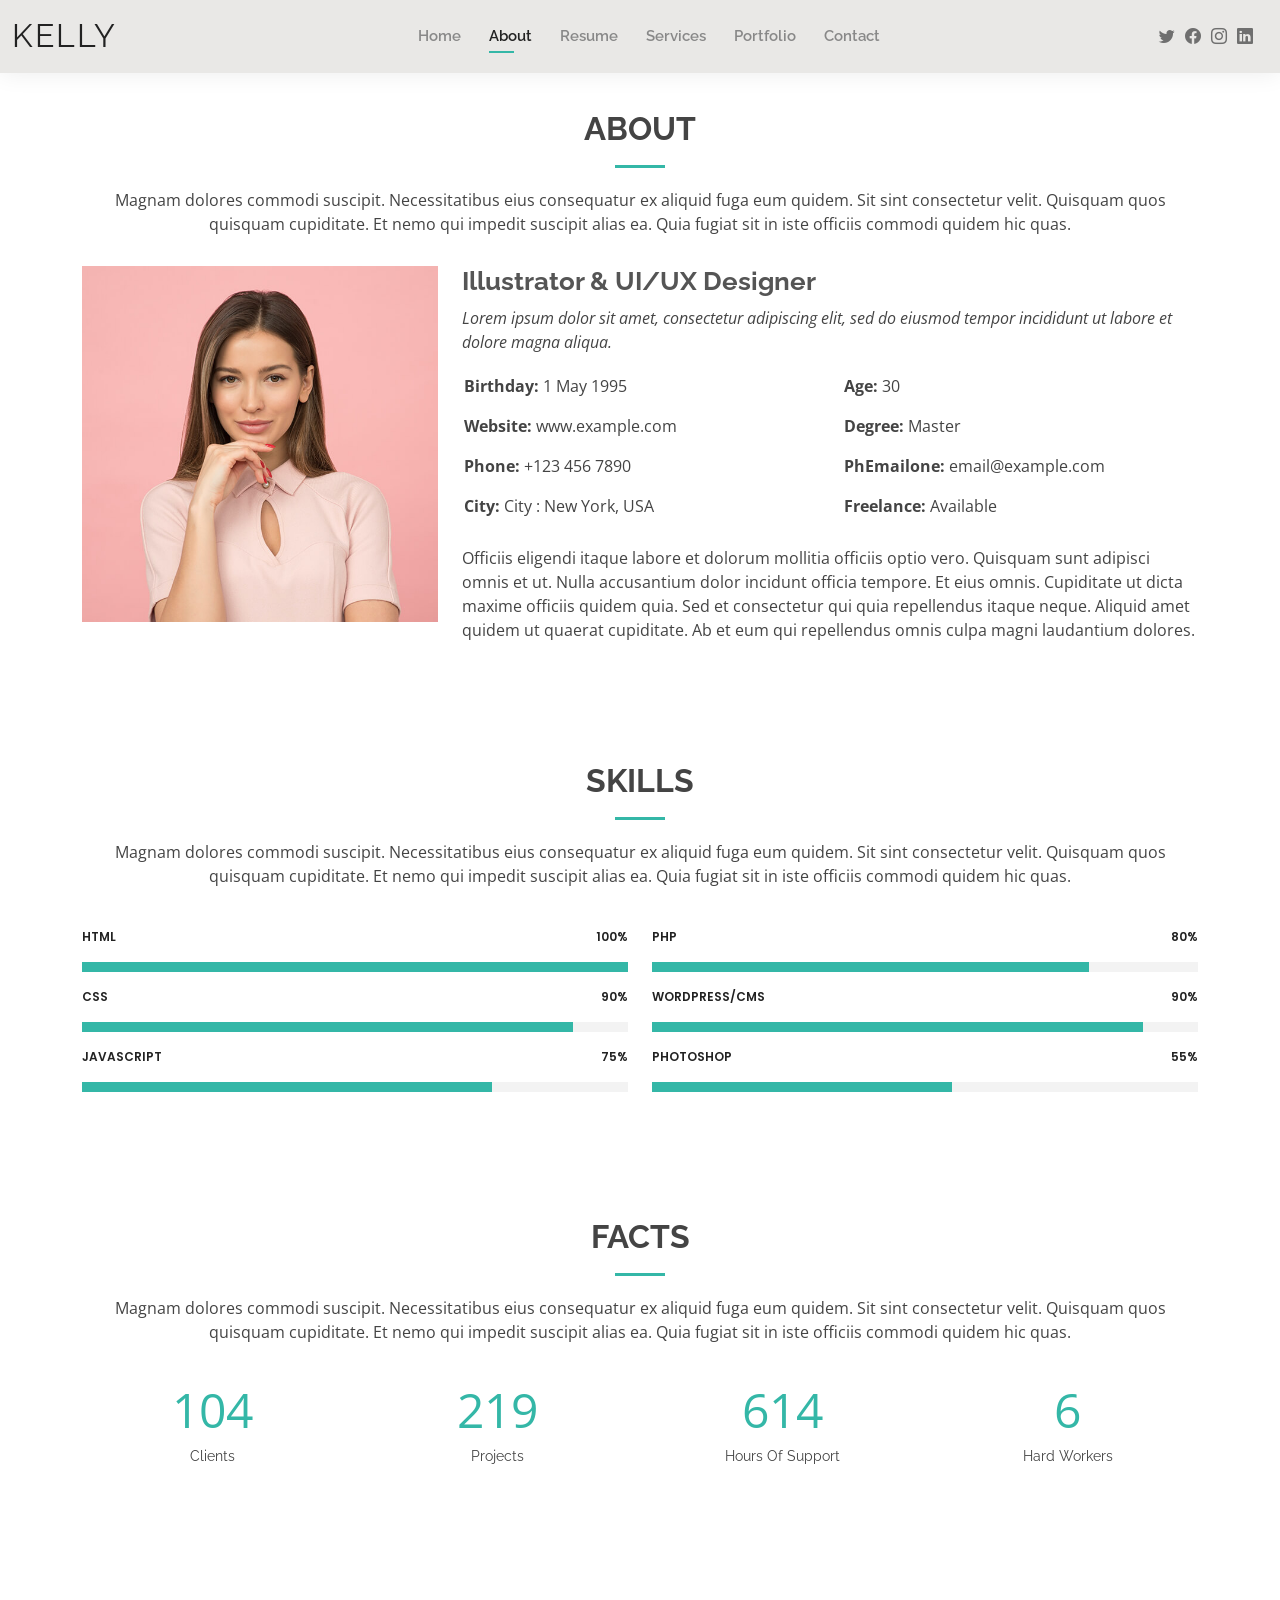
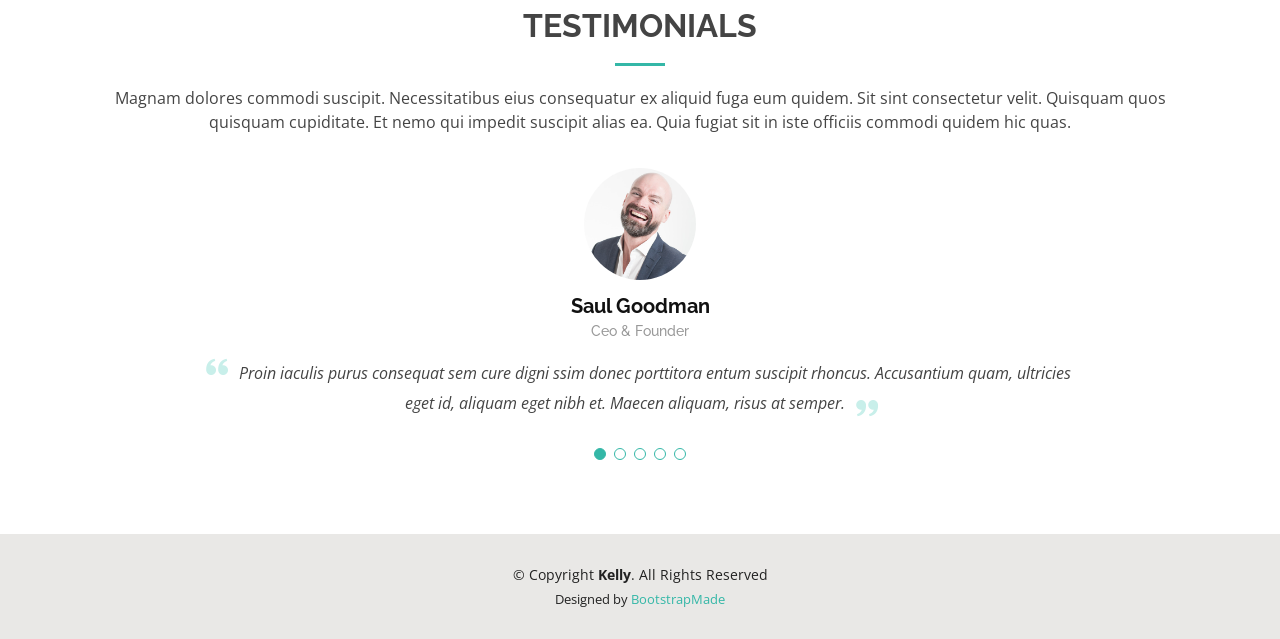
==== about.html @ 23c444fa "add website files" ====
<!DOCTYPE html>
<html lang="en">

<head>
  <meta charset="utf-8">
  <meta content="width=device-width, initial-scale=1.0" name="viewport">

  <title>About - Kelly Bootstrap Template</title>
  <meta content="" name="description">
  <meta content="" name="keywords">

  <!-- Favicons -->
  <link href="assets/img/favicon.png" rel="icon">
  <link href="assets/img/apple-touch-icon.png" rel="apple-touch-icon">

  <!-- Google Fonts -->
  <link href="https://fonts.googleapis.com/css?family=Open+Sans:300,300i,400,400i,600,600i,700,700i|Raleway:300,300i,400,400i,500,500i,600,600i,700,700i|Poppins:300,300i,400,400i,500,500i,600,600i,700,700i" rel="stylesheet">

  <!-- Vendor CSS Files -->
  <link href="assets/vendor/aos/aos.css" rel="stylesheet">
  <link href="assets/vendor/bootstrap/css/bootstrap.min.css" rel="stylesheet">
  <link href="assets/vendor/bootstrap-icons/bootstrap-icons.css" rel="stylesheet">
  <link href="assets/vendor/boxicons/css/boxicons.min.css" rel="stylesheet">
  <link href="assets/vendor/glightbox/css/glightbox.min.css" rel="stylesheet">
  <link href="assets/vendor/swiper/swiper-bundle.min.css" rel="stylesheet">

  <!-- Template Main CSS File -->
  <link href="assets/css/style.css" rel="stylesheet">

  <!-- =======================================================
  * Template Name: Kelly
  * Template URL: https://bootstrapmade.com/kelly-free-bootstrap-cv-resume-html-template/
  * Updated: Mar 17 2024 with Bootstrap v5.3.3
  * Author: BootstrapMade.com
  * License: https://bootstrapmade.com/license/
  ======================================================== -->
</head>

<body>

  <!-- ======= Header ======= -->
  <header id="header" class="fixed-top">
    <div class="container-fluid d-flex justify-content-between align-items-center">

      <h1 class="logo me-auto me-lg-0"><a href="index.html">Kelly</a></h1>
      <!-- Uncomment below if you prefer to use an image logo -->
      <!-- <a href="index.html" class="logo"><img src="assets/img/logo.png" alt="" class="img-fluid"></a>-->

      <nav id="navbar" class="navbar order-last order-lg-0">
        <ul>
          <li><a href="index.html">Home</a></li>
          <li><a class="active" href="about.html">About</a></li>
          <li><a href="resume.html">Resume</a></li>
          <li><a href="services.html">Services</a></li>
          <li><a href="portfolio.html">Portfolio</a></li>
          <li><a href="contact.html">Contact</a></li>
        </ul>
        <i class="bi bi-list mobile-nav-toggle"></i>
      </nav><!-- .navbar -->

      <div class="header-social-links">
        <a href="#" class="twitter"><i class="bi bi-twitter"></i></a>
        <a href="#" class="facebook"><i class="bi bi-facebook"></i></a>
        <a href="#" class="instagram"><i class="bi bi-instagram"></i></a>
        <a href="#" class="linkedin"><i class="bi bi-linkedin"></i></i></a>
      </div>

    </div>

  </header><!-- End Header -->

  <main id="main">

    <!-- ======= About Section ======= -->
    <section id="about" class="about">
      <div class="container" data-aos="fade-up">

        <div class="section-title">
          <h2>About</h2>
          <p>Magnam dolores commodi suscipit. Necessitatibus eius consequatur ex aliquid fuga eum quidem. Sit sint consectetur velit. Quisquam quos quisquam cupiditate. Et nemo qui impedit suscipit alias ea. Quia fugiat sit in iste officiis commodi quidem hic quas.</p>
        </div>

        <div class="row">
          <div class="col-lg-4">
            <img src="assets/img/about.jpg" class="img-fluid" alt="">
          </div>
          <div class="col-lg-8 pt-4 pt-lg-0 content">
            <h3>Illustrator &amp; UI/UX Designer</h3>
            <p class="fst-italic">
              Lorem ipsum dolor sit amet, consectetur adipiscing elit, sed do eiusmod tempor incididunt ut labore et dolore
              magna aliqua.
            </p>
            <div class="row">
              <div class="col-lg-6">
                <ul>
                  <li><i class="bi bi-rounded-right"></i> <strong>Birthday:</strong> 1 May 1995</li>
                  <li><i class="bi bi-rounded-right"></i> <strong>Website:</strong> www.example.com</li>
                  <li><i class="bi bi-rounded-right"></i> <strong>Phone:</strong> +123 456 7890</li>
                  <li><i class="bi bi-rounded-right"></i> <strong>City:</strong> City : New York, USA</li>
                </ul>
              </div>
              <div class="col-lg-6">
                <ul>
                  <li><i class="bi bi-rounded-right"></i> <strong>Age:</strong> 30</li>
                  <li><i class="bi bi-rounded-right"></i> <strong>Degree:</strong> Master</li>
                  <li><i class="bi bi-rounded-right"></i> <strong>PhEmailone:</strong> email@example.com</li>
                  <li><i class="bi bi-rounded-right"></i> <strong>Freelance:</strong> Available</li>
                </ul>
              </div>
            </div>
            <p>
              Officiis eligendi itaque labore et dolorum mollitia officiis optio vero. Quisquam sunt adipisci omnis et ut. Nulla accusantium dolor incidunt officia tempore. Et eius omnis.
              Cupiditate ut dicta maxime officiis quidem quia. Sed et consectetur qui quia repellendus itaque neque. Aliquid amet quidem ut quaerat cupiditate. Ab et eum qui repellendus omnis culpa magni laudantium dolores.
            </p>
          </div>
        </div>

      </div>
    </section><!-- End About Section -->

    <!-- ======= Skills Section ======= -->
    <section id="skills" class="skills">
      <div class="container" data-aos="fade-up">

        <div class="section-title">
          <h2>Skills</h2>
          <p>Magnam dolores commodi suscipit. Necessitatibus eius consequatur ex aliquid fuga eum quidem. Sit sint consectetur velit. Quisquam quos quisquam cupiditate. Et nemo qui impedit suscipit alias ea. Quia fugiat sit in iste officiis commodi quidem hic quas.</p>
        </div>

        <div class="row skills-content">

          <div class="col-lg-6">

            <div class="progress">
              <span class="skill">HTML <i class="val">100%</i></span>
              <div class="progress-bar-wrap">
                <div class="progress-bar" role="progressbar" aria-valuenow="100" aria-valuemin="0" aria-valuemax="100"></div>
              </div>
            </div>

            <div class="progress">
              <span class="skill">CSS <i class="val">90%</i></span>
              <div class="progress-bar-wrap">
                <div class="progress-bar" role="progressbar" aria-valuenow="90" aria-valuemin="0" aria-valuemax="100"></div>
              </div>
            </div>

            <div class="progress">
              <span class="skill">JavaScript <i class="val">75%</i></span>
              <div class="progress-bar-wrap">
                <div class="progress-bar" role="progressbar" aria-valuenow="75" aria-valuemin="0" aria-valuemax="100"></div>
              </div>
            </div>

          </div>

          <div class="col-lg-6">

            <div class="progress">
              <span class="skill">PHP <i class="val">80%</i></span>
              <div class="progress-bar-wrap">
                <div class="progress-bar" role="progressbar" aria-valuenow="80" aria-valuemin="0" aria-valuemax="100"></div>
              </div>
            </div>

            <div class="progress">
              <span class="skill">WordPress/CMS <i class="val">90%</i></span>
              <div class="progress-bar-wrap">
                <div class="progress-bar" role="progressbar" aria-valuenow="90" aria-valuemin="0" aria-valuemax="100"></div>
              </div>
            </div>

            <div class="progress">
              <span class="skill">Photoshop <i class="val">55%</i></span>
              <div class="progress-bar-wrap">
                <div class="progress-bar" role="progressbar" aria-valuenow="55" aria-valuemin="0" aria-valuemax="100"></div>
              </div>
            </div>

          </div>

        </div>

      </div>
    </section><!-- End Skills Section -->

    <!-- ======= Facts Section ======= -->
    <section id="facts" class="facts">
      <div class="container" data-aos="fade-up">

        <div class="section-title">
          <h2>Facts</h2>
          <p>Magnam dolores commodi suscipit. Necessitatibus eius consequatur ex aliquid fuga eum quidem. Sit sint consectetur velit. Quisquam quos quisquam cupiditate. Et nemo qui impedit suscipit alias ea. Quia fugiat sit in iste officiis commodi quidem hic quas.</p>
        </div>

        <div class="row counters">

          <div class="col-lg-3 col-6 text-center">
            <span data-purecounter-start="0" data-purecounter-end="232" data-purecounter-duration="1" class="purecounter"></span>
            <p>Clients</p>
          </div>

          <div class="col-lg-3 col-6 text-center">
            <span data-purecounter-start="0" data-purecounter-end="521" data-purecounter-duration="1" class="purecounter"></span>
            <p>Projects</p>
          </div>

          <div class="col-lg-3 col-6 text-center">
            <span data-purecounter-start="0" data-purecounter-end="1463" data-purecounter-duration="1" class="purecounter"></span>
            <p>Hours Of Support</p>
          </div>

          <div class="col-lg-3 col-6 text-center">
            <span data-purecounter-start="0" data-purecounter-end="15" data-purecounter-duration="1" class="purecounter"></span>
            <p>Hard Workers</p>
          </div>

        </div>

      </div>
    </section><!-- End Facts Section -->

    <!-- ======= Testimonials Section ======= -->
    <section id="testimonials" class="testimonials">
      <div class="container" data-aos="fade-up">

        <div class="section-title">
          <h2>Testimonials</h2>
          <p>Magnam dolores commodi suscipit. Necessitatibus eius consequatur ex aliquid fuga eum quidem. Sit sint consectetur velit. Quisquam quos quisquam cupiditate. Et nemo qui impedit suscipit alias ea. Quia fugiat sit in iste officiis commodi quidem hic quas.</p>
        </div>

        <div class="testimonials-slider swiper" data-aos="fade-up" data-aos-delay="100">
          <div class="swiper-wrapper">

            <div class="swiper-slide">
              <div class="testimonial-item">
                <img src="assets/img/testimonials/testimonials-1.jpg" class="testimonial-img" alt="">
                <h3>Saul Goodman</h3>
                <h4>Ceo &amp; Founder</h4>
                <p>
                  <i class="bx bxs-quote-alt-left quote-icon-left"></i>
                  Proin iaculis purus consequat sem cure digni ssim donec porttitora entum suscipit rhoncus. Accusantium quam, ultricies eget id, aliquam eget nibh et. Maecen aliquam, risus at semper.
                  <i class="bx bxs-quote-alt-right quote-icon-right"></i>
                </p>
              </div>
            </div><!-- End testimonial item -->

            <div class="swiper-slide">
              <div class="testimonial-item">
                <img src="assets/img/testimonials/testimonials-2.jpg" class="testimonial-img" alt="">
                <h3>Sara Wilsson</h3>
                <h4>Designer</h4>
                <p>
                  <i class="bx bxs-quote-alt-left quote-icon-left"></i>
                  Export tempor illum tamen malis malis eram quae irure esse labore quem cillum quid cillum eram malis quorum velit fore eram velit sunt aliqua noster fugiat irure amet legam anim culpa.
                  <i class="bx bxs-quote-alt-right quote-icon-right"></i>
                </p>
              </div>
            </div><!-- End testimonial item -->

            <div class="swiper-slide">
              <div class="testimonial-item">
                <img src="assets/img/testimonials/testimonials-3.jpg" class="testimonial-img" alt="">
                <h3>Jena Karlis</h3>
                <h4>Store Owner</h4>
                <p>
                  <i class="bx bxs-quote-alt-left quote-icon-left"></i>
                  Enim nisi quem export duis labore cillum quae magna enim sint quorum nulla quem veniam duis minim tempor labore quem eram duis noster aute amet eram fore quis sint minim.
                  <i class="bx bxs-quote-alt-right quote-icon-right"></i>
                </p>
              </div>
            </div><!-- End testimonial item -->

            <div class="swiper-slide">
              <div class="testimonial-item">
                <img src="assets/img/testimonials/testimonials-4.jpg" class="testimonial-img" alt="">
                <h3>Matt Brandon</h3>
                <h4>Freelancer</h4>
                <p>
                  <i class="bx bxs-quote-alt-left quote-icon-left"></i>
                  Fugiat enim eram quae cillum dolore dolor amet nulla culpa multos export minim fugiat minim velit minim dolor enim duis veniam ipsum anim magna sunt elit fore quem dolore labore illum veniam.
                  <i class="bx bxs-quote-alt-right quote-icon-right"></i>
                </p>
              </div>
            </div><!-- End testimonial item -->

            <div class="swiper-slide">
              <div class="testimonial-item">
                <img src="assets/img/testimonials/testimonials-5.jpg" class="testimonial-img" alt="">
                <h3>John Larson</h3>
                <h4>Entrepreneur</h4>
                <p>
                  <i class="bx bxs-quote-alt-left quote-icon-left"></i>
                  Quis quorum aliqua sint quem legam fore sunt eram irure aliqua veniam tempor noster veniam enim culpa labore duis sunt culpa nulla illum cillum fugiat legam esse veniam culpa fore nisi cillum quid.
                  <i class="bx bxs-quote-alt-right quote-icon-right"></i>
                </p>
              </div>
            </div><!-- End testimonial item -->

          </div>
          <div class="swiper-pagination"></div>
        </div>

      </div>
    </section><!-- End Testimonials Section -->

  </main><!-- End #main -->

  <!-- ======= Footer ======= -->
  <footer id="footer">
    <div class="container">
      <div class="copyright">
        &copy; Copyright <strong><span>Kelly</span></strong>. All Rights Reserved
      </div>
      <div class="credits">
        <!-- All the links in the footer should remain intact. -->
        <!-- You can delete the links only if you purchased the pro version. -->
        <!-- Licensing information: https://bootstrapmade.com/license/ -->
        <!-- Purchase the pro version with working PHP/AJAX contact form: https://bootstrapmade.com/kelly-free-bootstrap-cv-resume-html-template/ -->
        Designed by <a href="https://bootstrapmade.com/">BootstrapMade</a>
      </div>
    </div>
  </footer><!-- End  Footer -->

  <div id="preloader"></div>
  <a href="#" class="back-to-top d-flex align-items-center justify-content-center"><i class="bi bi-arrow-up-short"></i></a>

  <!-- Vendor JS Files -->
  <script src="assets/vendor/purecounter/purecounter_vanilla.js"></script>
  <script src="assets/vendor/aos/aos.js"></script>
  <script src="assets/vendor/bootstrap/js/bootstrap.bundle.min.js"></script>
  <script src="assets/vendor/glightbox/js/glightbox.min.js"></script>
  <script src="assets/vendor/isotope-layout/isotope.pkgd.min.js"></script>
  <script src="assets/vendor/swiper/swiper-bundle.min.js"></script>
  <script src="assets/vendor/waypoints/noframework.waypoints.js"></script>
  <script src="assets/vendor/php-email-form/validate.js"></script>

  <!-- Template Main JS File -->
  <script src="assets/js/main.js"></script>

</body>

</html>
---- assets/css/style.css ----
/**
* Template Name: Kelly
* Template URL: https://bootstrapmade.com/kelly-free-bootstrap-cv-resume-html-template/
* Updated: Mar 17 2024 with Bootstrap v5.3.3
* Author: BootstrapMade.com
* License: https://bootstrapmade.com/license/
*/

/*--------------------------------------------------------------
# General
--------------------------------------------------------------*/
body {
  font-family: "Open Sans", sans-serif;
  color: #444444;
}

a {
  color: #34b7a7;
  text-decoration: none;
}

a:hover {
  color: #51cdbe;
  text-decoration: none;
}

h1,
h2,
h3,
h4,
h5,
h6 {
  font-family: "Raleway", sans-serif;
}

#main {
  margin-top: 50px;
}

@media (max-width: 992px) {
  #main {
    margin-top: 30px;
  }
}

/*--------------------------------------------------------------
# Preloader
--------------------------------------------------------------*/
#preloader {
  position: fixed;
  top: 0;
  left: 0;
  right: 0;
  bottom: 0;
  z-index: 9999;
  overflow: hidden;
  background: #fff;
}

#preloader:before {
  content: "";
  position: fixed;
  top: calc(50% - 30px);
  left: calc(50% - 30px);
  border: 6px solid #34b7a7;
  border-top-color: #dcf5f2;
  border-radius: 50%;
  width: 60px;
  height: 60px;
  animation: animate-preloader 1s linear infinite;
}

@keyframes animate-preloader {
  0% {
    transform: rotate(0deg);
  }

  100% {
    transform: rotate(360deg);
  }
}

/*--------------------------------------------------------------
# Back to top button
--------------------------------------------------------------*/
.back-to-top {
  position: fixed;
  visibility: hidden;
  opacity: 0;
  right: 15px;
  bottom: 15px;
  z-index: 996;
  background: #34b7a7;
  width: 40px;
  height: 40px;
  border-radius: 50px;
  transition: all 0.4s;
}

.back-to-top i {
  font-size: 24px;
  color: #fff;
  line-height: 0;
}

.back-to-top:hover {
  background: #49cbbb;
  color: #fff;
}

.back-to-top.active {
  visibility: visible;
  opacity: 1;
}

/*--------------------------------------------------------------
# Header
--------------------------------------------------------------*/
#header {
  background: #e9e8e6;
  box-shadow: 0px 0px 25px 0 rgba(0, 0, 0, 0.08);
  z-index: 997;
  padding: 15px 0;
}

#header .logo {
  font-size: 32px;
  margin: 0;
  padding: 0;
  line-height: 1;
  font-weight: 400;
  letter-spacing: 2px;
  text-transform: uppercase;
}

#header .logo a {
  color: #222222;
}

#header .logo img {
  max-height: 40px;
}

@media (max-width: 992px) {
  #header .logo {
    font-size: 28px;
  }
}

/*--------------------------------------------------------------
# Header Social Links
--------------------------------------------------------------*/
.header-social-links {
  padding-right: 15px;
}

.header-social-links a {
  color: #6f6f6f;
  padding-left: 6px;
  display: inline-block;
  line-height: 0px;
  transition: 0.3s;
  font-size: 16px;
}

.header-social-links a:hover {
  color: #34b7a7;
}

/*--------------------------------------------------------------
# Navigation Menu
--------------------------------------------------------------*/
/**
* Desktop Navigation 
*/
.navbar {
  padding: 0;
}

.navbar ul {
  margin: 0;
  padding: 0;
  display: flex;
  list-style: none;
  align-items: center;
}

.navbar li {
  position: relative;
  padding: 10px 0 10px 28px;
}

.navbar a,
.navbar a:focus {
  display: flex;
  align-items: center;
  justify-content: space-between;
  font-family: "Raleway", sans-serif;
  font-size: 15px;
  font-weight: 600;
  color: #888888;
  white-space: nowrap;
  transition: 0.3s;
  position: relative;
}

.navbar a i,
.navbar a:focus i {
  font-size: 12px;
  line-height: 0;
  margin-left: 5px;
}

.navbar>ul>li>a:before {
  content: "";
  position: absolute;
  width: 0;
  height: 2px;
  bottom: -5px;
  left: 0;
  background-color: #34b7a7;
  visibility: hidden;
  width: 0px;
  transition: all 0.3s ease-in-out 0s;
}

.navbar a:hover:before,
.navbar li:hover>a:before,
.navbar .active:before {
  visibility: visible;
  width: 25px;
}

.navbar a:hover,
.navbar .active,
.navbar .active:focus,
.navbar li:hover>a {
  color: #222222;
}

.navbar .dropdown ul {
  display: block;
  position: absolute;
  left: 14px;
  top: calc(100% + 30px);
  margin: 0;
  padding: 10px 0;
  z-index: 99;
  opacity: 0;
  visibility: hidden;
  background: #fff;
  box-shadow: 0px 0px 30px rgba(127, 137, 161, 0.25);
  transition: 0.3s;
  border-radius: 4px;
}

.navbar .dropdown ul li {
  min-width: 200px;
  padding: 0;
}

.navbar .dropdown ul a {
  padding: 10px 20px;
  font-size: 15px;
  text-transform: none;
  font-weight: 600;
}

.navbar .dropdown ul a i {
  font-size: 12px;
}

.navbar .dropdown ul a:hover,
.navbar .dropdown ul .active:hover,
.navbar .dropdown ul li:hover>a {
  color: #34b7a7;
}

.navbar .dropdown:hover>ul {
  opacity: 1;
  top: 100%;
  visibility: visible;
}

.navbar .dropdown .dropdown ul {
  top: 0;
  left: calc(100% - 30px);
  visibility: hidden;
}

.navbar .dropdown .dropdown:hover>ul {
  opacity: 1;
  top: 0;
  left: 100%;
  visibility: visible;
}

@media (max-width: 1366px) {
  .navbar .dropdown .dropdown ul {
    left: -90%;
  }

  .navbar .dropdown .dropdown:hover>ul {
    left: -100%;
  }
}

/**
* Mobile Navigation 
*/
.mobile-nav-toggle {
  color: #222222;
  font-size: 28px;
  cursor: pointer;
  display: none;
  line-height: 0;
  transition: 0.5s;
}

.mobile-nav-toggle.bi-x {
  color: #fff;
}

@media (max-width: 991px) {
  .mobile-nav-toggle {
    display: block;
  }

  .navbar ul {
    display: none;
  }
}

.navbar-mobile {
  position: fixed;
  overflow: hidden;
  top: 0;
  right: 0;
  left: 0;
  bottom: 0;
  background: rgba(9, 9, 9, 0.9);
  transition: 0.3s;
  z-index: 999;
}

.navbar-mobile .mobile-nav-toggle {
  position: absolute;
  top: 15px;
  right: 15px;
}

.navbar-mobile ul {
  display: block;
  position: absolute;
  top: 55px;
  right: 15px;
  bottom: 15px;
  left: 15px;
  padding: 10px 0;
  border-radius: 10px;
  background-color: #fff;
  overflow-y: auto;
  transition: 0.3s;
}

.navbar-mobile a,
.navbar-mobile a:focus {
  font-size: 15px;
  padding-right: 15px;
  color: #222222;
}

.navbar-mobile a:hover,
.navbar-mobile .active,
.navbar-mobile li:hover>a {
  color: #34b7a7;
}

.navbar-mobile .getstarted,
.navbar-mobile .getstarted:focus {
  margin: 15px;
}

.navbar-mobile .dropdown ul {
  position: static;
  display: none;
  margin: 10px 20px;
  padding: 10px 0;
  z-index: 99;
  opacity: 1;
  visibility: visible;
  background: #fff;
  box-shadow: 0px 0px 30px rgba(127, 137, 161, 0.25);
}

.navbar-mobile .dropdown ul li {
  min-width: 200px;
}

.navbar-mobile .dropdown ul a {
  padding: 10px 20px;
}

.navbar-mobile .dropdown ul a i {
  font-size: 12px;
}

.navbar-mobile .dropdown ul a:hover,
.navbar-mobile .dropdown ul .active:hover,
.navbar-mobile .dropdown ul li:hover>a {
  color: #34b7a7;
}

.navbar-mobile .dropdown>.dropdown-active {
  display: block;
}

/*--------------------------------------------------------------
# Hero Section
--------------------------------------------------------------*/
#hero {
  width: 100%;
  height: 100vh;
  background: url("../img/hero-bg.jpg") top right;
  background-size: cover;
}

#hero .container {
  padding-top: 70px;
  position: relative;
}

@media (max-width: 992px) {
  #hero .container {
    padding-top: 58px;
  }
}

#hero h1 {
  margin: 0;
  font-size: 48px;
  font-weight: 700;
  line-height: 56px;
  color: #222222;
}

#hero h2 {
  color: #6f6f6f;
  margin: 10px 0 0 0;
  font-size: 22px;
}

#hero .btn-about {
  font-family: "Raleway", sans-serif;
  text-transform: uppercase;
  font-weight: 600;
  font-size: 12px;
  letter-spacing: 1px;
  display: inline-block;
  padding: 12px 40px;
  border-radius: 50px;
  transition: 0.5s;
  margin-top: 30px;
  color: #fff;
  background: #34b7a7;
}

#hero .btn-about:hover {
  background: #3dc8b7;
}

@media (min-width: 1024px) {
  #hero {
    background-attachment: fixed;
  }
}

@media (max-width: 992px) {
  #hero:before {
    content: "";
    background: rgba(255, 255, 255, 0.8);
    position: absolute;
    bottom: 0;
    top: 0;
    left: 0;
    right: 0;
  }

  #hero h1 {
    font-size: 28px;
    line-height: 36px;
  }

  #hero h2 {
    font-size: 18px;
    line-height: 24px;
  }
}

/*--------------------------------------------------------------
# Sections General
--------------------------------------------------------------*/
section {
  padding: 60px 0;
}

.section-bg {
  background-color: #e7f8f6;
}

.section-title {
  text-align: center;
  padding-bottom: 30px;
}

.section-title h2 {
  font-size: 32px;
  font-weight: bold;
  text-transform: uppercase;
  margin-bottom: 20px;
  padding-bottom: 20px;
  position: relative;
}

.section-title h2::after {
  content: "";
  position: absolute;
  display: block;
  width: 50px;
  height: 3px;
  background: #34b7a7;
  bottom: 0;
  left: calc(50% - 25px);
}

.section-title p {
  margin-bottom: 0;
}

/*--------------------------------------------------------------
# Cta
--------------------------------------------------------------*/
.cta {
  background: linear-gradient(rgba(0, 0, 0, 0.6), rgba(0, 0, 0, 0.6)), url("../img/bg-1.jpg") fixed center center;
  background-size: cover;
  padding: 80px 0;
}

.cta h3 {
  color: #fff;
  font-size: 28px;
  font-weight: 700;
}

.cta p {
  color: #fff;
}

.cta .cta-btn {
  font-family: "Raleway", sans-serif;
  text-transform: uppercase;
  font-weight: 500;
  font-size: 16px;
  letter-spacing: 1px;
  display: inline-block;
  padding: 8px 20px;
  border-radius: 2px;
  transition: 0.5s;
  margin: 10px;
  border: 2px solid #fff;
  color: #fff;
}

.cta .cta-btn:hover {
  background: #34b7a7;
  border: 2px solid #34b7a7;
}

@media (max-width: 1024px) {
  .cta {
    background-attachment: scroll;
  }
}

@media (min-width: 769px) {
  .cta .cta-btn-container {
    display: flex;
    align-items: center;
    justify-content: flex-end;
  }
}

/*--------------------------------------------------------------
# About
--------------------------------------------------------------*/
.about .content h3 {
  font-weight: 700;
  font-size: 26px;
  color: #555555;
}

.about .content ul {
  list-style: none;
  padding: 0;
}

.about .content ul li {
  padding-bottom: 10px;
}

.about .content ul i {
  font-size: 20px;
  padding-right: 2px;
  color: #34b7a7;
}

.about .content p:last-child {
  margin-bottom: 0;
}

/*--------------------------------------------------------------
# Skills
--------------------------------------------------------------*/
.skills .progress {
  height: 60px;
  display: block;
  background: none;
  border-radius: 0;
}

.skills .progress .skill {
  padding: 10px 0;
  margin: 0 0 6px 0;
  text-transform: uppercase;
  display: block;
  font-weight: 600;
  font-family: "Poppins", sans-serif;
  color: #222222;
}

.skills .progress .skill .val {
  float: right;
  font-style: normal;
}

.skills .progress-bar-wrap {
  background: #f3f3f3;
}

.skills .progress-bar {
  width: 1px;
  height: 10px;
  transition: 0.9s;
  background-color: #34b7a7;
}

/*--------------------------------------------------------------
# Facts
--------------------------------------------------------------*/
.facts .counters span {
  font-size: 48px;
  display: block;
  color: #34b7a7;
}

.facts .counters p {
  padding: 0;
  margin: 0 0 20px 0;
  font-family: "Raleway", sans-serif;
  font-size: 14px;
}

/*--------------------------------------------------------------
# Testimonials
--------------------------------------------------------------*/
.testimonials .section-header {
  margin-bottom: 40px;
}

.testimonials .testimonials-carousel,
.testimonials .testimonials-slider {
  overflow: hidden;
}

.testimonials .testimonial-item {
  text-align: center;
}

.testimonials .testimonial-item .testimonial-img {
  width: 120px;
  border-radius: 50%;
  border: 4px solid #fff;
  margin: 0 auto;
}

.testimonials .testimonial-item h3 {
  font-size: 20px;
  font-weight: bold;
  margin: 10px 0 5px 0;
  color: #111;
}

.testimonials .testimonial-item h4 {
  font-size: 14px;
  color: #999;
  margin: 0 0 15px 0;
}

.testimonials .testimonial-item .quote-icon-left,
.testimonials .testimonial-item .quote-icon-right {
  color: #c8efea;
  font-size: 26px;
}

.testimonials .testimonial-item .quote-icon-left {
  display: inline-block;
  left: -5px;
  position: relative;
}

.testimonials .testimonial-item .quote-icon-right {
  display: inline-block;
  right: -5px;
  position: relative;
  top: 10px;
}

.testimonials .testimonial-item p {
  font-style: italic;
  margin: 0 auto 15px auto;
}

@media (min-width: 992px) {
  .testimonials .testimonial-item p {
    width: 80%;
  }
}

.testimonials .swiper-pagination {
  margin-top: 20px;
  position: relative;
}

.testimonials .swiper-pagination .swiper-pagination-bullet {
  width: 12px;
  height: 12px;
  background-color: #fff;
  opacity: 1;
  border: 1px solid #34b7a7;
}

.testimonials .swiper-pagination .swiper-pagination-bullet-active {
  background-color: #34b7a7;
}

/*--------------------------------------------------------------
# Resume
--------------------------------------------------------------*/
.resume .resume-title {
  font-size: 26px;
  font-weight: 400;
  margin-top: 20px;
  margin-bottom: 20px;
  color: #222222;
}

.resume .resume-item {
  padding: 0 0 20px 20px;
  margin-top: -2px;
  border-left: 2px solid #34b7a7;
  position: relative;
}

.resume .resume-item h4 {
  line-height: 18px;
  font-size: 18px;
  font-weight: 600;
  font-family: "Poppins", sans-serif;
  color: #1d685f;
  margin-bottom: 10px;
}

.resume .resume-item h5 {
  font-size: 16px;
  background: #effbf9;
  padding: 5px 15px;
  display: inline-block;
  font-weight: 600;
  margin-bottom: 10px;
  color: #34b7a7;
}

.resume .resume-item ul {
  padding-left: 20px;
}

.resume .resume-item ul li {
  padding-bottom: 10px;
}

.resume .resume-item:last-child {
  padding-bottom: 0;
}

.resume .resume-item::before {
  content: "";
  position: absolute;
  width: 16px;
  height: 16px;
  border-radius: 50px;
  left: -9px;
  top: 0;
  background: #fff;
  border: 2px solid #34b7a7;
}

/*--------------------------------------------------------------
# Services
--------------------------------------------------------------*/
.services .icon-box {
  text-align: center;
  padding: 70px 20px 80px 20px;
  transition: all ease-in-out 0.3s;
  background: #fff;
  box-shadow: 0px 0 35px 0 rgba(0, 0, 0, 0.08);
}

.services .icon-box .icon {
  margin: 0 auto;
  width: 100px;
  height: 100px;
  display: flex;
  align-items: center;
  justify-content: center;
  transition: ease-in-out 0.3s;
  position: relative;
}

.services .icon-box .icon i {
  font-size: 36px;
  transition: 0.5s;
  position: relative;
}

.services .icon-box .icon svg {
  position: absolute;
  top: 0;
  left: 0;
}

.services .icon-box .icon svg path {
  transition: 0.5s;
  fill: #f5f5f5;
}

.services .icon-box h4 {
  font-weight: 600;
  margin: 10px 0 15px 0;
  font-size: 22px;
}

.services .icon-box h4 a {
  color: #222222;
  transition: ease-in-out 0.3s;
}

.services .icon-box p {
  line-height: 24px;
  font-size: 14px;
  margin-bottom: 0;
}

.services .iconbox-blue i {
  color: #47aeff;
}

.services .iconbox-blue:hover .icon i {
  color: #fff;
}

.services .iconbox-blue:hover .icon path {
  fill: #47aeff;
}

.services .iconbox-orange i {
  color: #ffa76e;
}

.services .iconbox-orange:hover .icon i {
  color: #fff;
}

.services .iconbox-orange:hover .icon path {
  fill: #ffa76e;
}

.services .iconbox-pink i {
  color: #e80368;
}

.services .iconbox-pink:hover .icon i {
  color: #fff;
}

.services .iconbox-pink:hover .icon path {
  fill: #e80368;
}

.services .iconbox-yellow i {
  color: #ffbb2c;
}

.services .iconbox-yellow:hover .icon i {
  color: #fff;
}

.services .iconbox-yellow:hover .icon path {
  fill: #ffbb2c;
}

.services .iconbox-red i {
  color: #ff5828;
}

.services .iconbox-red:hover .icon i {
  color: #fff;
}

.services .iconbox-red:hover .icon path {
  fill: #ff5828;
}

.services .iconbox-teal i {
  color: #11dbcf;
}

.services .iconbox-teal:hover .icon i {
  color: #fff;
}

.services .iconbox-teal:hover .icon path {
  fill: #11dbcf;
}

/*--------------------------------------------------------------
# Portfolio
--------------------------------------------------------------*/
.portfolio .portfolio-item {
  margin-bottom: 30px;
}

.portfolio #portfolio-flters {
  padding: 0;
  margin: 0 auto 20px auto;
  list-style: none;
  text-align: center;
}

.portfolio #portfolio-flters li {
  cursor: pointer;
  display: inline-block;
  padding: 8px 16px 10px 16px;
  font-size: 13px;
  font-weight: 500;
  line-height: 1;
  text-transform: uppercase;
  color: #444444;
  margin-bottom: 5px;
  transition: all 0.3s ease-in-out;
  border-radius: 50px;
}

.portfolio #portfolio-flters li:hover,
.portfolio #portfolio-flters li.filter-active {
  color: #fff;
  background: #34b7a7;
}

.portfolio #portfolio-flters li:last-child {
  margin-right: 0;
}

.portfolio .portfolio-wrap {
  transition: 0.3s;
  position: relative;
  overflow: hidden;
  z-index: 1;
  background: rgba(34, 34, 34, 0.6);
}

.portfolio .portfolio-wrap::before {
  content: "";
  background: rgba(34, 34, 34, 0.6);
  position: absolute;
  left: 0;
  right: 0;
  top: 0;
  bottom: 0;
  transition: all ease-in-out 0.3s;
  z-index: 2;
  opacity: 0;
}

.portfolio .portfolio-wrap img {
  transition: all ease-in-out 0.3s;
}

.portfolio .portfolio-wrap .portfolio-info {
  opacity: 0;
  position: absolute;
  top: 0;
  left: 0;
  right: 0;
  bottom: 0;
  z-index: 3;
  transition: all ease-in-out 0.3s;
  display: flex;
  flex-direction: column;
  justify-content: flex-end;
  align-items: flex-start;
  padding: 20px;
}

.portfolio .portfolio-wrap .portfolio-info h4 {
  font-size: 20px;
  color: #fff;
  font-weight: 600;
}

.portfolio .portfolio-wrap .portfolio-info p {
  color: rgba(255, 255, 255, 0.7);
  font-size: 14px;
  text-transform: uppercase;
  padding: 0;
  margin: 0;
  font-style: italic;
}

.portfolio .portfolio-wrap .portfolio-links {
  text-align: center;
  z-index: 4;
}

.portfolio .portfolio-wrap .portfolio-links a {
  color: #fff;
  margin: 0 5px 0 0;
  font-size: 28px;
  display: inline-block;
  transition: 0.3s;
}

.portfolio .portfolio-wrap .portfolio-links a:hover {
  color: #78d9cd;
}

.portfolio .portfolio-wrap:hover::before {
  opacity: 1;
}

.portfolio .portfolio-wrap:hover img {
  transform: scale(1.2);
}

.portfolio .portfolio-wrap:hover .portfolio-info {
  opacity: 1;
}

/*--------------------------------------------------------------
# Portfolio Details
--------------------------------------------------------------*/
.portfolio-details {
  padding-top: 0;
}

.portfolio-details .portfolio-details-slider img {
  width: 100%;
}

.portfolio-details .portfolio-details-slider .swiper-pagination {
  margin-top: 20px;
  position: relative;
}

.portfolio-details .portfolio-details-slider .swiper-pagination .swiper-pagination-bullet {
  width: 12px;
  height: 12px;
  background-color: #fff;
  opacity: 1;
  border: 1px solid #34b7a7;
}

.portfolio-details .portfolio-details-slider .swiper-pagination .swiper-pagination-bullet-active {
  background-color: #34b7a7;
}

.portfolio-details .portfolio-info {
  padding: 30px;
  box-shadow: 0px 0 30px rgba(34, 34, 34, 0.08);
}

.portfolio-details .portfolio-info h3 {
  font-size: 22px;
  font-weight: 700;
  margin-bottom: 20px;
  padding-bottom: 20px;
  border-bottom: 1px solid #eee;
}

.portfolio-details .portfolio-info ul {
  list-style: none;
  padding: 0;
  font-size: 15px;
}

.portfolio-details .portfolio-info ul li+li {
  margin-top: 10px;
}

.portfolio-details .portfolio-description {
  padding-top: 30px;
}

.portfolio-details .portfolio-description h2 {
  font-size: 26px;
  font-weight: 700;
  margin-bottom: 20px;
}

.portfolio-details .portfolio-description p {
  padding: 0;
}

/*--------------------------------------------------------------
# Contact
--------------------------------------------------------------*/
.contact .info {
  width: 100%;
  background: #fff;
}

.contact .info i {
  font-size: 20px;
  color: #34b7a7;
  float: left;
  width: 44px;
  height: 44px;
  background: #effbf9;
  display: flex;
  justify-content: center;
  align-items: center;
  border-radius: 50px;
  transition: all 0.3s ease-in-out;
}

.contact .info h4 {
  padding: 0 0 0 60px;
  font-size: 22px;
  font-weight: 600;
  margin-bottom: 5px;
  color: #222222;
}

.contact .info p {
  padding: 0 0 0 60px;
  margin-bottom: 0;
  font-size: 14px;
  color: #555555;
}

.contact .info .email,
.contact .info .phone {
  margin-top: 40px;
}

.contact .info .email:hover i,
.contact .info .address:hover i,
.contact .info .phone:hover i {
  background: #34b7a7;
  color: #fff;
}

.contact .php-email-form {
  width: 100%;
  background: #fff;
}

.contact .php-email-form .form-group {
  padding-bottom: 8px;
}

.contact .php-email-form .error-message {
  display: none;
  color: #fff;
  background: #ed3c0d;
  text-align: center;
  padding: 15px;
  font-weight: 600;
}

.contact .php-email-form .sent-message {
  display: none;
  color: #fff;
  background: #18d26e;
  text-align: center;
  padding: 15px;
  font-weight: 600;
}

.contact .php-email-form .loading {
  display: none;
  background: #fff;
  text-align: center;
  padding: 15px;
}

.contact .php-email-form .loading:before {
  content: "";
  display: inline-block;
  border-radius: 50%;
  width: 24px;
  height: 24px;
  margin: 0 10px -6px 0;
  border: 3px solid #18d26e;
  border-top-color: #eee;
  animation: animate-loading 1s linear infinite;
}

.contact .php-email-form input,
.contact .php-email-form textarea {
  border-radius: 4px;
  box-shadow: none;
  font-size: 14px;
}

.contact .php-email-form input:focus,
.contact .php-email-form textarea:focus {
  border-color: #34b7a7;
}

.contact .php-email-form input {
  height: 44px;
}

.contact .php-email-form textarea {
  padding: 10px 12px;
}

.contact .php-email-form button[type=submit] {
  background: #34b7a7;
  border: 0;
  padding: 10px 30px 12px 30px;
  color: #fff;
  transition: 0.4s;
  border-radius: 50px;
}

.contact .php-email-form button[type=submit]:hover {
  background: #3dc8b7;
}

@keyframes animate-loading {
  0% {
    transform: rotate(0deg);
  }

  100% {
    transform: rotate(360deg);
  }
}

/*--------------------------------------------------------------
# Footer
--------------------------------------------------------------*/
#footer {
  background: #e9e8e6;
  padding: 30px 0;
  color: #222222;
  font-size: 14px;
  text-align: center;
}

#footer .credits {
  padding-top: 5px;
  font-size: 13px;
}

#footer .credits a {
  color: #34b7a7;
}
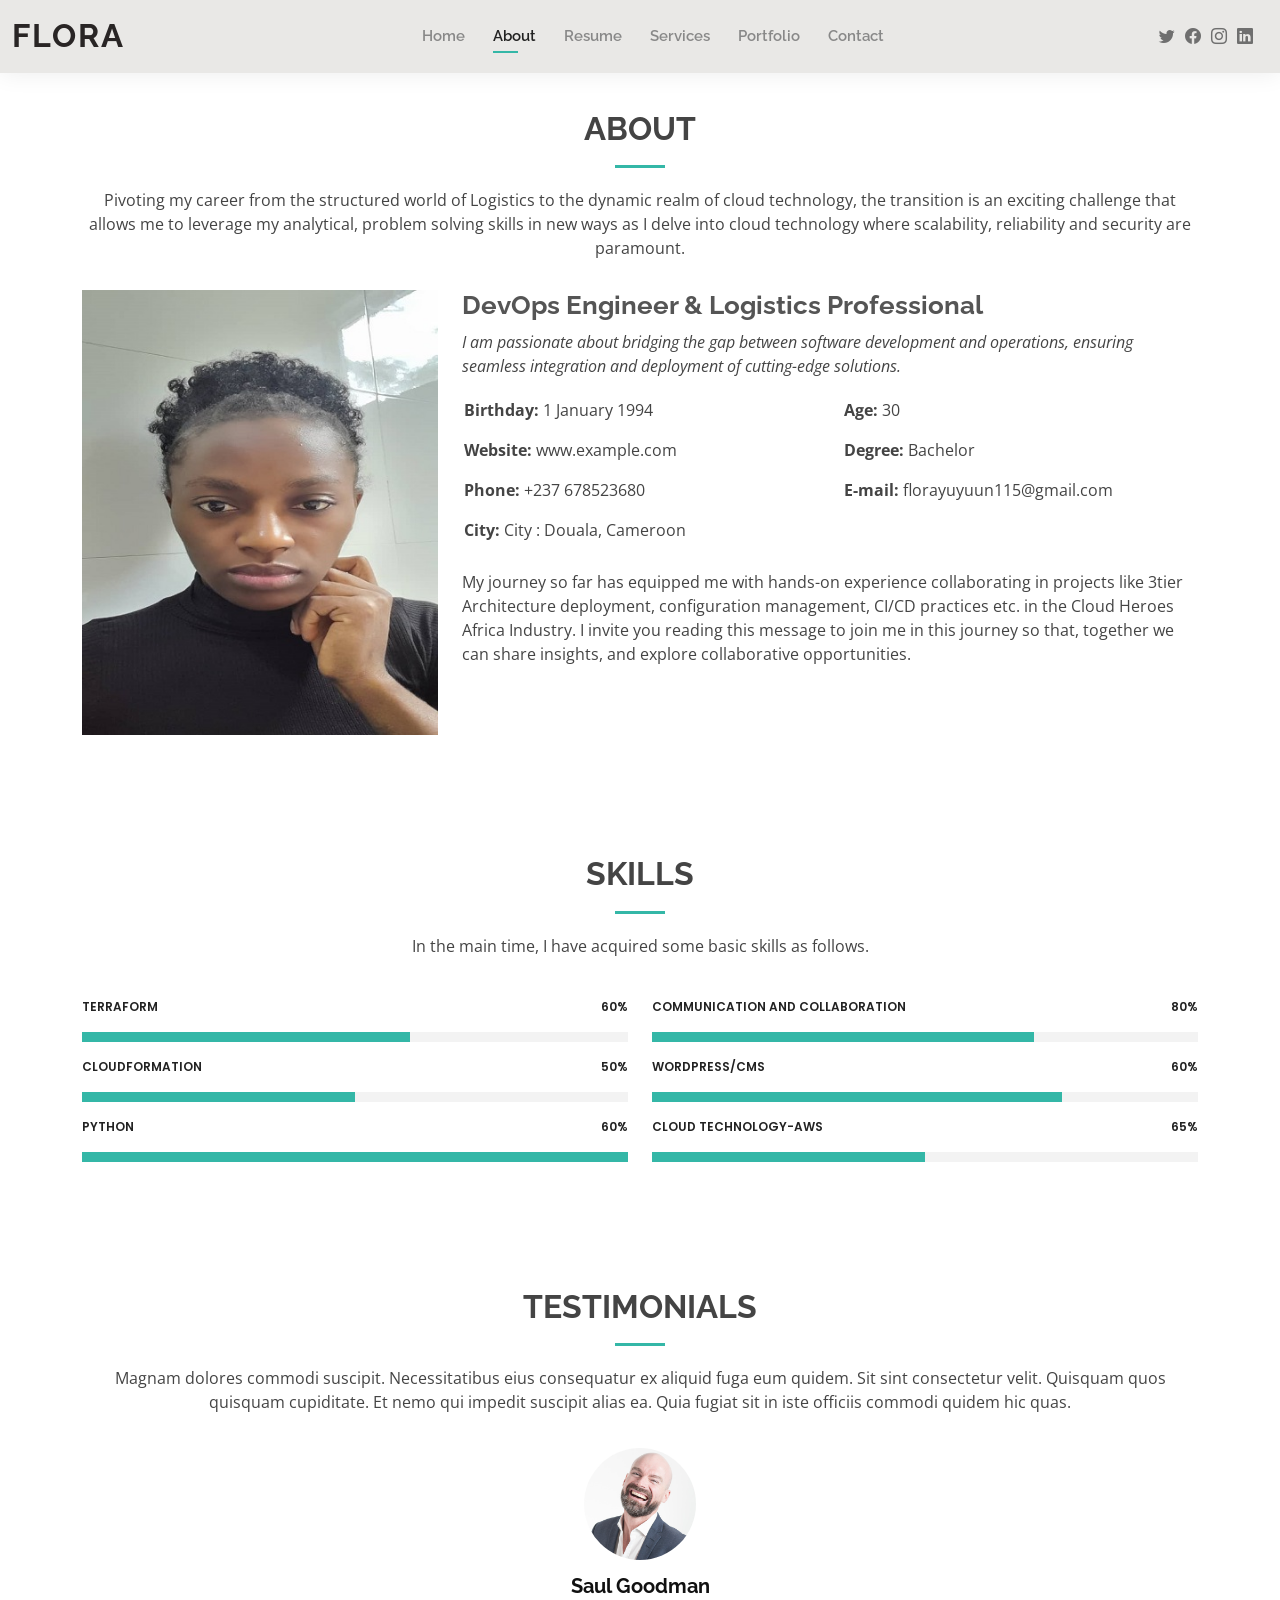
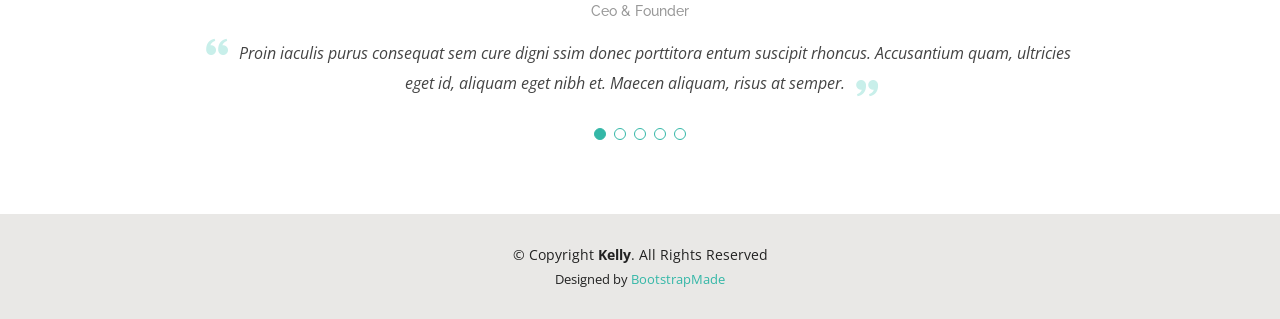
==== commit d49d77e6: "modified about, index, assets, portfolio, resume and services" ====
--- a/about.html
+++ b/about.html
@@ -42,7 +42,7 @@
   <header id="header" class="fixed-top">
     <div class="container-fluid d-flex justify-content-between align-items-center">
 
-      <h1 class="logo me-auto me-lg-0"><a href="index.html">Kelly</a></h1>
+      <h1 class="logo me-auto me-lg-0"><a href="index.html">Flora</a></h1>
       <!-- Uncomment below if you prefer to use an image logo -->
       <!-- <a href="index.html" class="logo"><img src="assets/img/logo.png" alt="" class="img-fluid"></a>-->
 
@@ -77,40 +77,41 @@
 
         <div class="section-title">
           <h2>About</h2>
-          <p>Magnam dolores commodi suscipit. Necessitatibus eius consequatur ex aliquid fuga eum quidem. Sit sint consectetur velit. Quisquam quos quisquam cupiditate. Et nemo qui impedit suscipit alias ea. Quia fugiat sit in iste officiis commodi quidem hic quas.</p>
+          <p>Pivoting my career from the structured world of Logistics to the dynamic realm of cloud technology, the transition is an exciting challenge that allows me to leverage my analytical, problem solving skills in new ways as I delve into cloud technology where scalability, reliability and security are paramount.</p>
         </div>
 
         <div class="row">
           <div class="col-lg-4">
-            <img src="assets/img/about.jpg" class="img-fluid" alt="">
+            <img src="assets/img/new-about.jpg" class="img-fluid" alt="">
           </div>
           <div class="col-lg-8 pt-4 pt-lg-0 content">
-            <h3>Illustrator &amp; UI/UX Designer</h3>
+            <h3>DevOps Engineer &amp; Logistics Professional</h3>
             <p class="fst-italic">
-              Lorem ipsum dolor sit amet, consectetur adipiscing elit, sed do eiusmod tempor incididunt ut labore et dolore
-              magna aliqua.
+              I am passionate about bridging the gap between software development and operations, 
+              ensuring seamless integration and deployment of cutting-edge solutions.
             </p>
             <div class="row">
               <div class="col-lg-6">
                 <ul>
-                  <li><i class="bi bi-rounded-right"></i> <strong>Birthday:</strong> 1 May 1995</li>
+                  <li><i class="bi bi-rounded-right"></i> <strong>Birthday:</strong> 1 January 1994</li>
                   <li><i class="bi bi-rounded-right"></i> <strong>Website:</strong> www.example.com</li>
-                  <li><i class="bi bi-rounded-right"></i> <strong>Phone:</strong> +123 456 7890</li>
-                  <li><i class="bi bi-rounded-right"></i> <strong>City:</strong> City : New York, USA</li>
+                  <li><i class="bi bi-rounded-right"></i> <strong>Phone:</strong> +237 678523680</li>
+                  <li><i class="bi bi-rounded-right"></i> <strong>City:</strong> City : Douala, Cameroon</li>
                 </ul>
               </div>
               <div class="col-lg-6">
                 <ul>
                   <li><i class="bi bi-rounded-right"></i> <strong>Age:</strong> 30</li>
-                  <li><i class="bi bi-rounded-right"></i> <strong>Degree:</strong> Master</li>
-                  <li><i class="bi bi-rounded-right"></i> <strong>PhEmailone:</strong> email@example.com</li>
-                  <li><i class="bi bi-rounded-right"></i> <strong>Freelance:</strong> Available</li>
+                  <li><i class="bi bi-rounded-right"></i> <strong>Degree:</strong> Bachelor</li>
+                  <li><i class="bi bi-rounded-right"></i> <strong>E-mail:</strong> florayuyuun115@gmail.com</li>
+                  <!-- <li><i class="bi bi-rounded-right"></i> <strong>Freelance:</strong> Available</li> -->
                 </ul>
               </div>
             </div>
             <p>
-              Officiis eligendi itaque labore et dolorum mollitia officiis optio vero. Quisquam sunt adipisci omnis et ut. Nulla accusantium dolor incidunt officia tempore. Et eius omnis.
-              Cupiditate ut dicta maxime officiis quidem quia. Sed et consectetur qui quia repellendus itaque neque. Aliquid amet quidem ut quaerat cupiditate. Ab et eum qui repellendus omnis culpa magni laudantium dolores.
+              My journey so far has equipped me with hands-on experience collaborating in projects like 3tier Architecture deployment, configuration management,
+              CI/CD practices etc. in the Cloud Heroes Africa Industry.
+              I invite you reading this message to join me in this journey so that, together we can share insights, and explore collaborative opportunities.
             </p>
           </div>
         </div>
@@ -124,7 +125,7 @@
 
         <div class="section-title">
           <h2>Skills</h2>
-          <p>Magnam dolores commodi suscipit. Necessitatibus eius consequatur ex aliquid fuga eum quidem. Sit sint consectetur velit. Quisquam quos quisquam cupiditate. Et nemo qui impedit suscipit alias ea. Quia fugiat sit in iste officiis commodi quidem hic quas.</p>
+          <p>In the main time, I have acquired some basic skills as follows.</p>
         </div>
 
         <div class="row skills-content">
@@ -132,48 +133,48 @@
           <div class="col-lg-6">
 
             <div class="progress">
-              <span class="skill">HTML <i class="val">100%</i></span>
-              <div class="progress-bar-wrap">
-                <div class="progress-bar" role="progressbar" aria-valuenow="100" aria-valuemin="0" aria-valuemax="100"></div>
-              </div>
-            </div>
-
-            <div class="progress">
-              <span class="skill">CSS <i class="val">90%</i></span>
-              <div class="progress-bar-wrap">
-                <div class="progress-bar" role="progressbar" aria-valuenow="90" aria-valuemin="0" aria-valuemax="100"></div>
-              </div>
-            </div>
-
-            <div class="progress">
-              <span class="skill">JavaScript <i class="val">75%</i></span>
+              <span class="skill">Terraform <i class="val">60%</i></span>
+              <div class="progress-bar-wrap">
+                <div class="progress-bar" role="progressbar" aria-valuenow="60" aria-valuemin="0" aria-valuemax="100"></div>
+              </div>
+            </div>
+
+            <div class="progress">
+              <span class="skill">CloudFormation <i class="val">50%</i></span>
+              <div class="progress-bar-wrap">
+                <div class="progress-bar" role="progressbar" aria-valuenow="50" aria-valuemin="0" aria-valuemax="100"></div>
+              </div>
+            </div>
+
+            <div class="progress">
+              <span class="skill">Python <i class="val">60%</i></span>
+              <div class="progress-bar-wrap">
+                <div class="progress-bar" role="progressbar" aria-valuenow="760" aria-valuemin="0" aria-valuemax="100"></div>
+              </div>
+            </div>
+
+          </div>
+
+          <div class="col-lg-6">
+
+            <div class="progress">
+              <span class="skill">communication and collaboration  <i class="val">80%</i></span>
+              <div class="progress-bar-wrap">
+                <div class="progress-bar" role="progressbar" aria-valuenow="70" aria-valuemin="0" aria-valuemax="100"></div>
+              </div>
+            </div>
+
+            <div class="progress">
+              <span class="skill">WordPress/CMS <i class="val">60%</i></span>
               <div class="progress-bar-wrap">
                 <div class="progress-bar" role="progressbar" aria-valuenow="75" aria-valuemin="0" aria-valuemax="100"></div>
               </div>
             </div>
 
-          </div>
-
-          <div class="col-lg-6">
-
-            <div class="progress">
-              <span class="skill">PHP <i class="val">80%</i></span>
-              <div class="progress-bar-wrap">
-                <div class="progress-bar" role="progressbar" aria-valuenow="80" aria-valuemin="0" aria-valuemax="100"></div>
-              </div>
-            </div>
-
-            <div class="progress">
-              <span class="skill">WordPress/CMS <i class="val">90%</i></span>
-              <div class="progress-bar-wrap">
-                <div class="progress-bar" role="progressbar" aria-valuenow="90" aria-valuemin="0" aria-valuemax="100"></div>
-              </div>
-            </div>
-
-            <div class="progress">
-              <span class="skill">Photoshop <i class="val">55%</i></span>
-              <div class="progress-bar-wrap">
-                <div class="progress-bar" role="progressbar" aria-valuenow="55" aria-valuemin="0" aria-valuemax="100"></div>
+            <div class="progress">
+              <span class="skill">Cloud Technology-AWS <i class="val">65%</i></span>
+              <div class="progress-bar-wrap">
+                <div class="progress-bar" role="progressbar" aria-valuenow="50" aria-valuemin="0" aria-valuemax="100"></div>
               </div>
             </div>
 
@@ -185,7 +186,7 @@
     </section><!-- End Skills Section -->
 
     <!-- ======= Facts Section ======= -->
-    <section id="facts" class="facts">
+    <!-- <section id="facts" class="facts">
       <div class="container" data-aos="fade-up">
 
         <div class="section-title">
@@ -213,7 +214,7 @@
           <div class="col-lg-3 col-6 text-center">
             <span data-purecounter-start="0" data-purecounter-end="15" data-purecounter-duration="1" class="purecounter"></span>
             <p>Hard Workers</p>
-          </div>
+          </div> -->
 
         </div>
 
--- a/assets/css/style.css
+++ b/assets/css/style.css
@@ -128,13 +128,13 @@
   margin: 0;
   padding: 0;
   line-height: 1;
-  font-weight: 400;
+  font-weight: 700;
   letter-spacing: 2px;
   text-transform: uppercase;
 }
 
 #header .logo a {
-  color: #222222;
+  color: #292525;
 }
 
 #header .logo img {
@@ -421,7 +421,7 @@
 #hero {
   width: 100%;
   height: 100vh;
-  background: url("../img/hero-bg.jpg") top right;
+  background: url("../img/yuyuun-hero-bg.jpg") top right;
   background-size: cover;
 }
 
@@ -439,15 +439,16 @@
 #hero h1 {
   margin: 0;
   font-size: 48px;
-  font-weight: 700;
+  font-weight: 900;
   line-height: 56px;
   color: #222222;
 }
 
 #hero h2 {
-  color: #6f6f6f;
+  color: #574074;
   margin: 10px 0 0 0;
-  font-size: 22px;
+  font-size: 24px;
+  font-weight: 700;
 }
 
 #hero .btn-about {
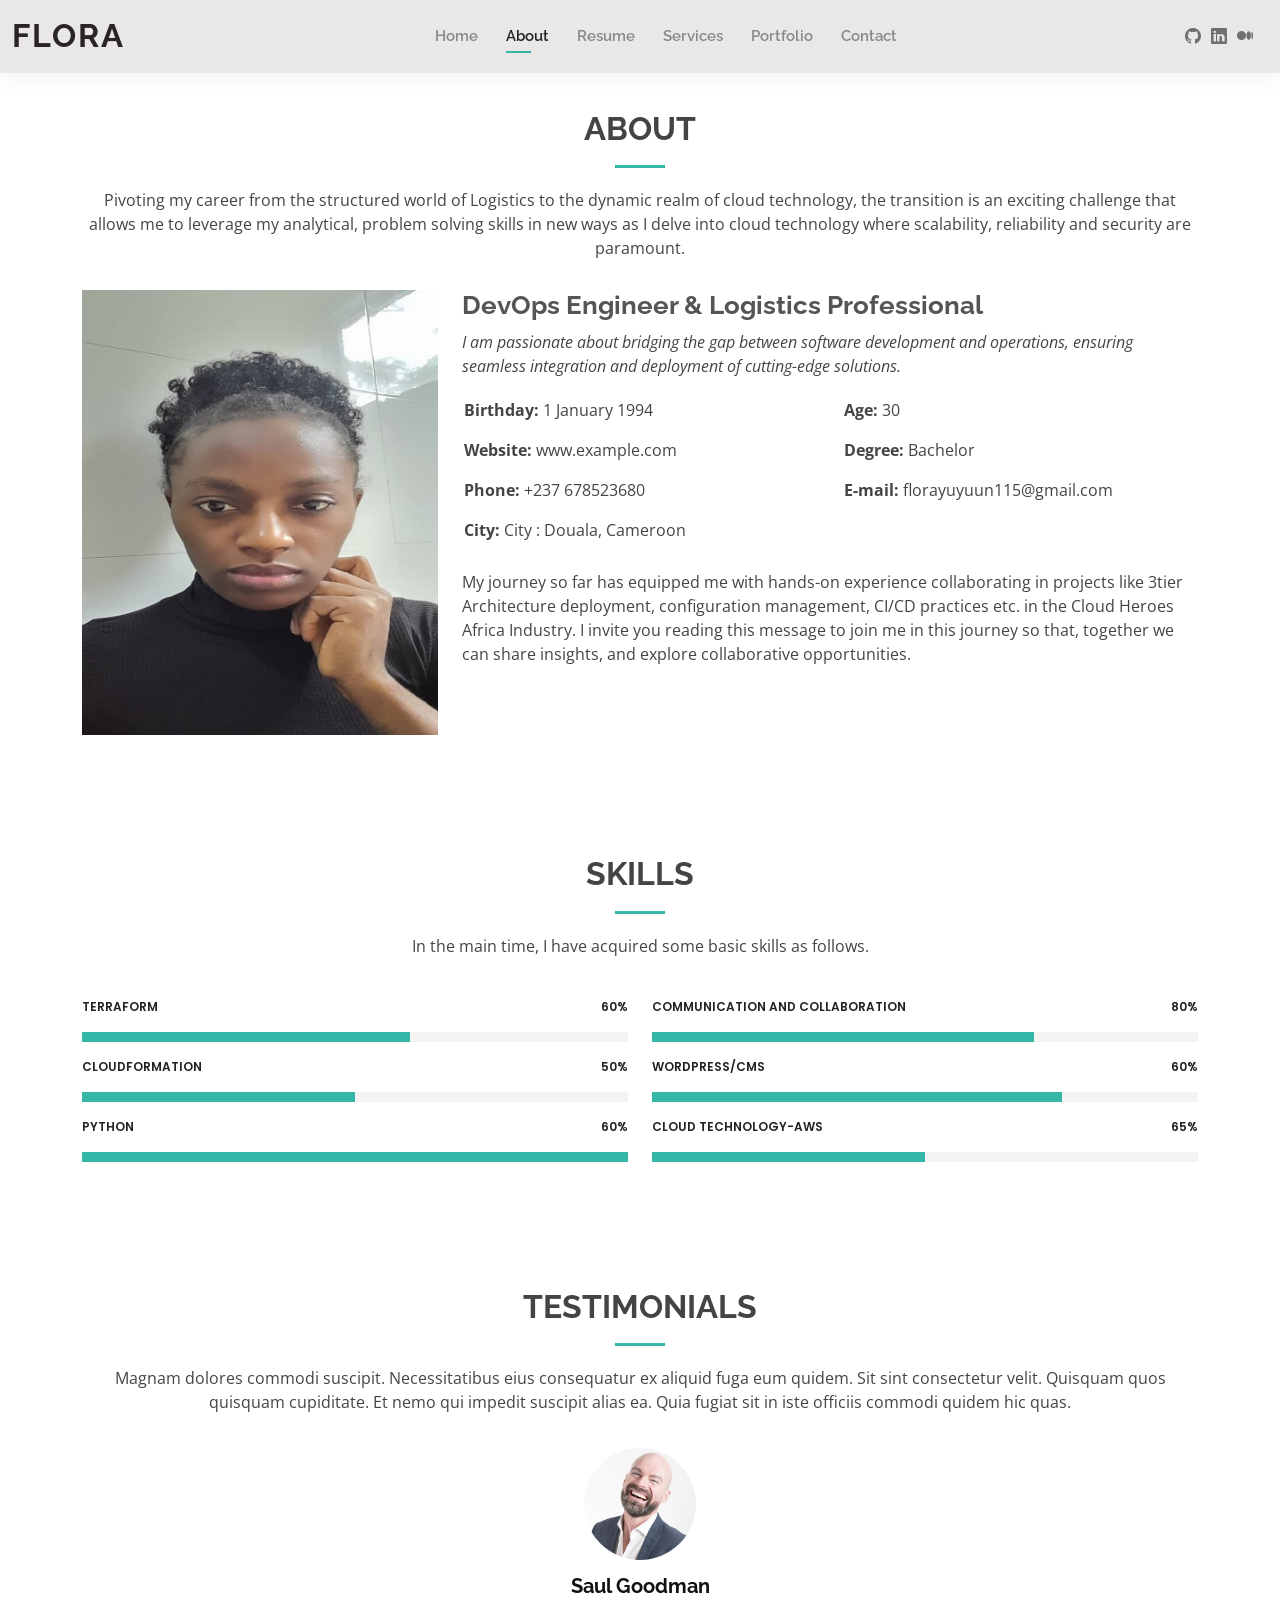
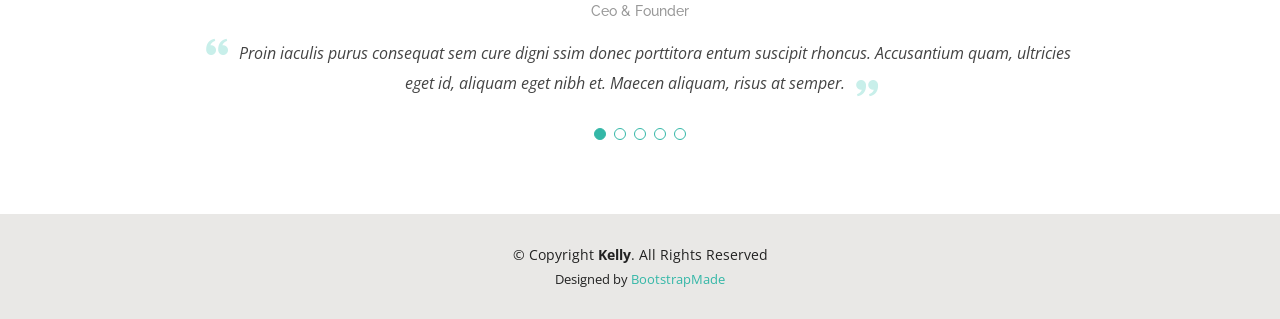
==== commit 671176b1: "update social links and refactor portfolio item entries across all pages" ====
--- a/about.html
+++ b/about.html
@@ -59,10 +59,9 @@
       </nav><!-- .navbar -->
 
       <div class="header-social-links">
-        <a href="#" class="twitter"><i class="bi bi-twitter"></i></a>
-        <a href="#" class="facebook"><i class="bi bi-facebook"></i></a>
-        <a href="#" class="instagram"><i class="bi bi-instagram"></i></a>
-        <a href="#" class="linkedin"><i class="bi bi-linkedin"></i></i></a>
+        <a href="#" class="github" title="GitHub"><i class="bi bi-github"></i></a>
+        <a href="#" class="linkedin" title="LinkedIn"><i class="bi bi-linkedin"></i></a>
+        <a href="#" class="medium" title="Medium"><i class="bi bi-medium"></i></a>
       </div>
 
     </div>
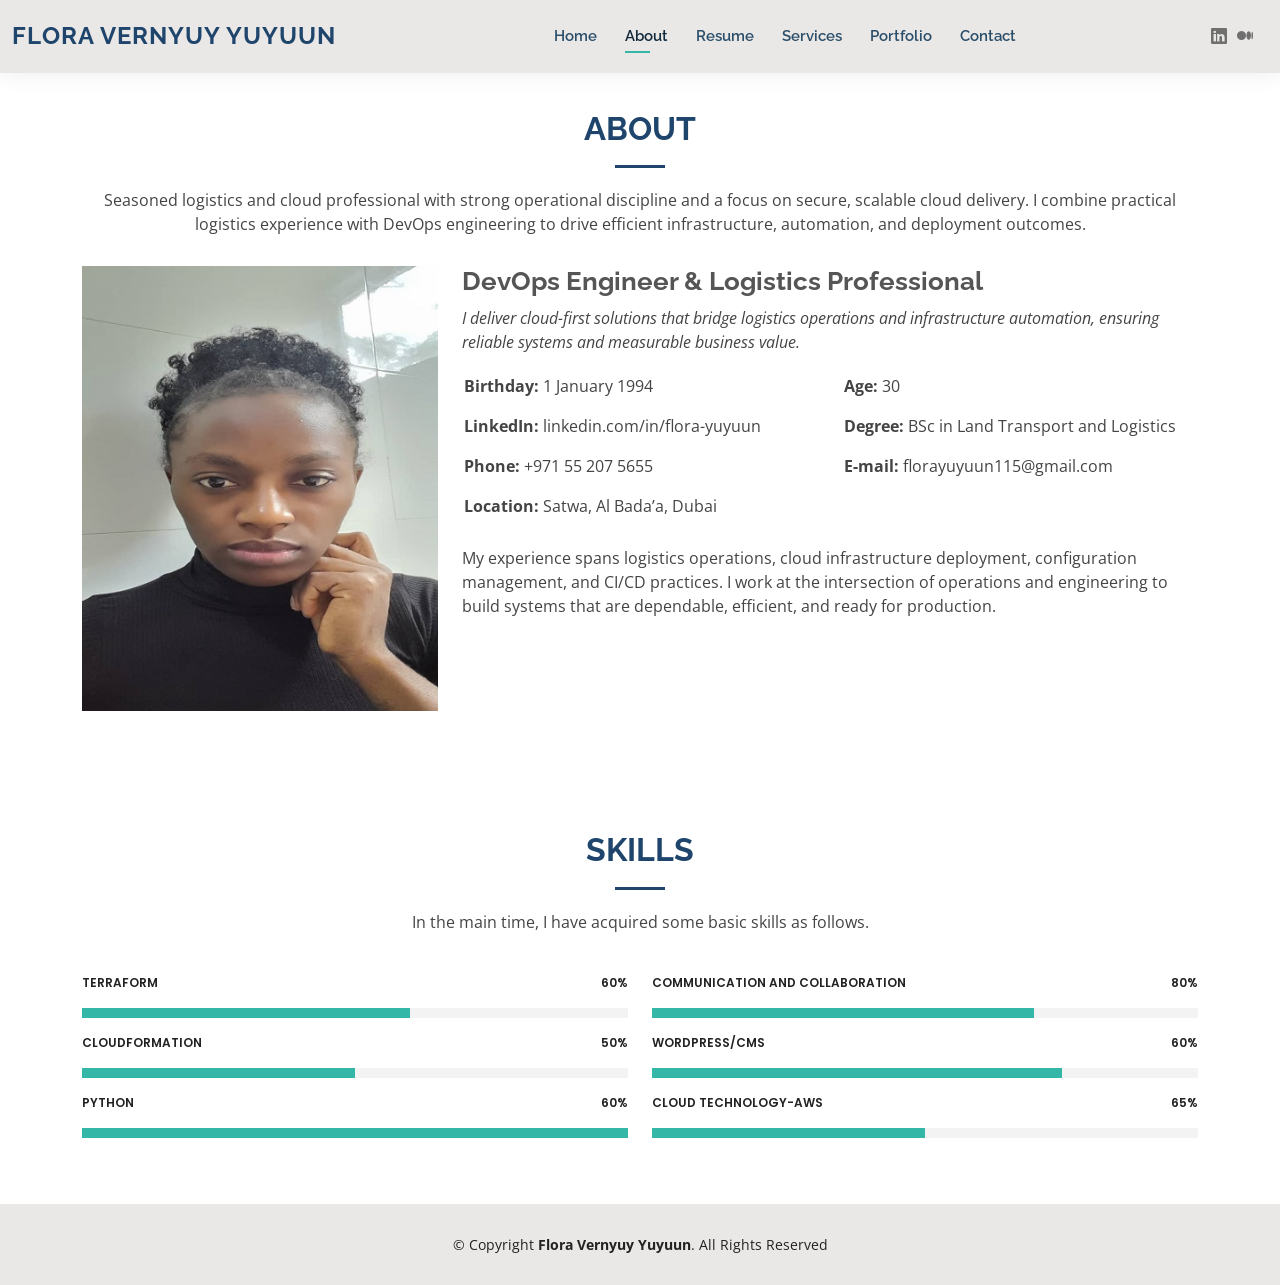
==== commit 0754880e: "Update website to reflect new branding and personal information" ====
--- a/about.html
+++ b/about.html
@@ -5,7 +5,7 @@
   <meta charset="utf-8">
   <meta content="width=device-width, initial-scale=1.0" name="viewport">
 
-  <title>About - Kelly Bootstrap Template</title>
+  <title>About - Flora Vernyuy Yuyuun</title>
   <meta content="" name="description">
   <meta content="" name="keywords">
 
@@ -42,7 +42,7 @@
   <header id="header" class="fixed-top">
     <div class="container-fluid d-flex justify-content-between align-items-center">
 
-      <h1 class="logo me-auto me-lg-0"><a href="index.html">Flora</a></h1>
+      <h1 class="logo me-auto me-lg-0"><a href="index.html">Flora Vernyuy Yuyuun</a></h1>
       <!-- Uncomment below if you prefer to use an image logo -->
       <!-- <a href="index.html" class="logo"><img src="assets/img/logo.png" alt="" class="img-fluid"></a>-->
 
@@ -59,9 +59,8 @@
       </nav><!-- .navbar -->
 
       <div class="header-social-links">
-        <a href="#" class="github" title="GitHub"><i class="bi bi-github"></i></a>
-        <a href="#" class="linkedin" title="LinkedIn"><i class="bi bi-linkedin"></i></a>
-        <a href="#" class="medium" title="Medium"><i class="bi bi-medium"></i></a>
+        <a href="https://linkedin.com/in/flora-yuyuun" target="_blank" rel="noopener" class="linkedin" title="LinkedIn"><i class="bi bi-linkedin"></i></a>
+        <a href="https://medium.com/@fyuyuun" target="_blank" rel="noopener" class="medium" title="Medium"><i class="bi bi-medium"></i></a>
       </div>
 
     </div>
@@ -76,7 +75,7 @@
 
         <div class="section-title">
           <h2>About</h2>
-          <p>Pivoting my career from the structured world of Logistics to the dynamic realm of cloud technology, the transition is an exciting challenge that allows me to leverage my analytical, problem solving skills in new ways as I delve into cloud technology where scalability, reliability and security are paramount.</p>
+          <p>Seasoned logistics and cloud professional with strong operational discipline and a focus on secure, scalable cloud delivery. I combine practical logistics experience with DevOps engineering to drive efficient infrastructure, automation, and deployment outcomes.</p>
         </div>
 
         <div class="row">
@@ -86,31 +85,27 @@
           <div class="col-lg-8 pt-4 pt-lg-0 content">
             <h3>DevOps Engineer &amp; Logistics Professional</h3>
             <p class="fst-italic">
-              I am passionate about bridging the gap between software development and operations, 
-              ensuring seamless integration and deployment of cutting-edge solutions.
+              I deliver cloud-first solutions that bridge logistics operations and infrastructure automation, ensuring reliable systems and measurable business value.
             </p>
             <div class="row">
               <div class="col-lg-6">
                 <ul>
                   <li><i class="bi bi-rounded-right"></i> <strong>Birthday:</strong> 1 January 1994</li>
-                  <li><i class="bi bi-rounded-right"></i> <strong>Website:</strong> www.example.com</li>
-                  <li><i class="bi bi-rounded-right"></i> <strong>Phone:</strong> +237 678523680</li>
-                  <li><i class="bi bi-rounded-right"></i> <strong>City:</strong> City : Douala, Cameroon</li>
+                  <li><i class="bi bi-rounded-right"></i> <strong>LinkedIn:</strong> linkedin.com/in/flora-yuyuun</li>
+                  <li><i class="bi bi-rounded-right"></i> <strong>Phone:</strong> +971 55 207 5655</li>
+                  <li><i class="bi bi-rounded-right"></i> <strong>Location:</strong> Satwa, Al Bada’a, Dubai</li>
                 </ul>
               </div>
               <div class="col-lg-6">
                 <ul>
                   <li><i class="bi bi-rounded-right"></i> <strong>Age:</strong> 30</li>
-                  <li><i class="bi bi-rounded-right"></i> <strong>Degree:</strong> Bachelor</li>
+                  <li><i class="bi bi-rounded-right"></i> <strong>Degree:</strong> BSc in Land Transport and Logistics</li>
                   <li><i class="bi bi-rounded-right"></i> <strong>E-mail:</strong> florayuyuun115@gmail.com</li>
-                  <!-- <li><i class="bi bi-rounded-right"></i> <strong>Freelance:</strong> Available</li> -->
                 </ul>
               </div>
             </div>
             <p>
-              My journey so far has equipped me with hands-on experience collaborating in projects like 3tier Architecture deployment, configuration management,
-              CI/CD practices etc. in the Cloud Heroes Africa Industry.
-              I invite you reading this message to join me in this journey so that, together we can share insights, and explore collaborative opportunities.
+              My experience spans logistics operations, cloud infrastructure deployment, configuration management, and CI/CD practices. I work at the intersection of operations and engineering to build systems that are dependable, efficient, and ready for production.
             </p>
           </div>
         </div>
@@ -220,89 +215,6 @@
       </div>
     </section><!-- End Facts Section -->
 
-    <!-- ======= Testimonials Section ======= -->
-    <section id="testimonials" class="testimonials">
-      <div class="container" data-aos="fade-up">
-
-        <div class="section-title">
-          <h2>Testimonials</h2>
-          <p>Magnam dolores commodi suscipit. Necessitatibus eius consequatur ex aliquid fuga eum quidem. Sit sint consectetur velit. Quisquam quos quisquam cupiditate. Et nemo qui impedit suscipit alias ea. Quia fugiat sit in iste officiis commodi quidem hic quas.</p>
-        </div>
-
-        <div class="testimonials-slider swiper" data-aos="fade-up" data-aos-delay="100">
-          <div class="swiper-wrapper">
-
-            <div class="swiper-slide">
-              <div class="testimonial-item">
-                <img src="assets/img/testimonials/testimonials-1.jpg" class="testimonial-img" alt="">
-                <h3>Saul Goodman</h3>
-                <h4>Ceo &amp; Founder</h4>
-                <p>
-                  <i class="bx bxs-quote-alt-left quote-icon-left"></i>
-                  Proin iaculis purus consequat sem cure digni ssim donec porttitora entum suscipit rhoncus. Accusantium quam, ultricies eget id, aliquam eget nibh et. Maecen aliquam, risus at semper.
-                  <i class="bx bxs-quote-alt-right quote-icon-right"></i>
-                </p>
-              </div>
-            </div><!-- End testimonial item -->
-
-            <div class="swiper-slide">
-              <div class="testimonial-item">
-                <img src="assets/img/testimonials/testimonials-2.jpg" class="testimonial-img" alt="">
-                <h3>Sara Wilsson</h3>
-                <h4>Designer</h4>
-                <p>
-                  <i class="bx bxs-quote-alt-left quote-icon-left"></i>
-                  Export tempor illum tamen malis malis eram quae irure esse labore quem cillum quid cillum eram malis quorum velit fore eram velit sunt aliqua noster fugiat irure amet legam anim culpa.
-                  <i class="bx bxs-quote-alt-right quote-icon-right"></i>
-                </p>
-              </div>
-            </div><!-- End testimonial item -->
-
-            <div class="swiper-slide">
-              <div class="testimonial-item">
-                <img src="assets/img/testimonials/testimonials-3.jpg" class="testimonial-img" alt="">
-                <h3>Jena Karlis</h3>
-                <h4>Store Owner</h4>
-                <p>
-                  <i class="bx bxs-quote-alt-left quote-icon-left"></i>
-                  Enim nisi quem export duis labore cillum quae magna enim sint quorum nulla quem veniam duis minim tempor labore quem eram duis noster aute amet eram fore quis sint minim.
-                  <i class="bx bxs-quote-alt-right quote-icon-right"></i>
-                </p>
-              </div>
-            </div><!-- End testimonial item -->
-
-            <div class="swiper-slide">
-              <div class="testimonial-item">
-                <img src="assets/img/testimonials/testimonials-4.jpg" class="testimonial-img" alt="">
-                <h3>Matt Brandon</h3>
-                <h4>Freelancer</h4>
-                <p>
-                  <i class="bx bxs-quote-alt-left quote-icon-left"></i>
-                  Fugiat enim eram quae cillum dolore dolor amet nulla culpa multos export minim fugiat minim velit minim dolor enim duis veniam ipsum anim magna sunt elit fore quem dolore labore illum veniam.
-                  <i class="bx bxs-quote-alt-right quote-icon-right"></i>
-                </p>
-              </div>
-            </div><!-- End testimonial item -->
-
-            <div class="swiper-slide">
-              <div class="testimonial-item">
-                <img src="assets/img/testimonials/testimonials-5.jpg" class="testimonial-img" alt="">
-                <h3>John Larson</h3>
-                <h4>Entrepreneur</h4>
-                <p>
-                  <i class="bx bxs-quote-alt-left quote-icon-left"></i>
-                  Quis quorum aliqua sint quem legam fore sunt eram irure aliqua veniam tempor noster veniam enim culpa labore duis sunt culpa nulla illum cillum fugiat legam esse veniam culpa fore nisi cillum quid.
-                  <i class="bx bxs-quote-alt-right quote-icon-right"></i>
-                </p>
-              </div>
-            </div><!-- End testimonial item -->
-
-          </div>
-          <div class="swiper-pagination"></div>
-        </div>
-
-      </div>
-    </section><!-- End Testimonials Section -->
 
   </main><!-- End #main -->
 
@@ -310,14 +222,7 @@
   <footer id="footer">
     <div class="container">
       <div class="copyright">
-        &copy; Copyright <strong><span>Kelly</span></strong>. All Rights Reserved
-      </div>
-      <div class="credits">
-        <!-- All the links in the footer should remain intact. -->
-        <!-- You can delete the links only if you purchased the pro version. -->
-        <!-- Licensing information: https://bootstrapmade.com/license/ -->
-        <!-- Purchase the pro version with working PHP/AJAX contact form: https://bootstrapmade.com/kelly-free-bootstrap-cv-resume-html-template/ -->
-        Designed by <a href="https://bootstrapmade.com/">BootstrapMade</a>
+        &copy; Copyright <strong><span>Flora Vernyuy Yuyuun</span></strong>. All Rights Reserved
       </div>
     </div>
   </footer><!-- End  Footer -->
--- a/assets/css/style.css
+++ b/assets/css/style.css
@@ -124,17 +124,18 @@
 }
 
 #header .logo {
-  font-size: 32px;
+  font-size: 24px;
   margin: 0;
   padding: 0;
-  line-height: 1;
+  line-height: 1.2;
   font-weight: 700;
-  letter-spacing: 2px;
+  letter-spacing: 1px;
   text-transform: uppercase;
 }
 
 #header .logo a {
-  color: #292525;
+  color: #1f456d;
+  display: inline-block;
 }
 
 #header .logo img {
@@ -198,7 +199,7 @@
   font-family: "Raleway", sans-serif;
   font-size: 15px;
   font-weight: 600;
-  color: #888888;
+  color: #2a4d69;
   white-space: nowrap;
   transition: 0.3s;
   position: relative;
@@ -235,7 +236,7 @@
 .navbar .active,
 .navbar .active:focus,
 .navbar li:hover>a {
-  color: #222222;
+  color: #122a3c;
 }
 
 .navbar .dropdown ul {
@@ -419,20 +420,41 @@
 # Hero Section
 --------------------------------------------------------------*/
 #hero {
+  position: relative;
   width: 100%;
   height: 100vh;
   background: url("../img/yuyuun-hero-bg.jpg") top right;
   background-size: cover;
+  display: flex;
+  align-items: center;
+}
+
+#hero::before {
+  content: "";
+  position: absolute;
+  inset: 0;
+  background: rgba(6, 34, 74, 0.45);
+  z-index: 1;
 }
 
 #hero .container {
-  padding-top: 70px;
+  display: flex;
+  flex-direction: column;
+  justify-content: center;
+  align-items: center;
+  min-height: calc(100vh - 90px);
   position: relative;
+  z-index: 2;
+  text-align: center;
+  width: 100%;
+  max-width: 980px;
+  padding: 20px 15px;
 }
 
 @media (max-width: 992px) {
   #hero .container {
-    padding-top: 58px;
+    min-height: calc(100vh - 80px);
+    padding: 20px 15px;
   }
 }
 
@@ -441,14 +463,35 @@
   font-size: 48px;
   font-weight: 900;
   line-height: 56px;
-  color: #222222;
+  color: #ffffff;
+  text-shadow: 0 12px 28px rgba(1, 20, 37, 0.42);
 }
 
 #hero h2 {
-  color: #574074;
-  margin: 10px 0 0 0;
+  color: #e8f3ff;
+  margin: 18px auto 0;
+  max-width: 760px;
   font-size: 24px;
   font-weight: 700;
+  text-shadow: 0 10px 20px rgba(1, 20, 37, 0.22);
+}
+
+#hero .hero-subtitle {
+  margin-top: 20px;
+  max-width: 700px;
+  text-align: center;
+  color: #dbe9fb;
+  font-size: 18px;
+  line-height: 1.85;
+  text-shadow: 0 8px 18px rgba(1, 20, 37, 0.20);
+}
+
+#hero .hero-buttons {
+  margin-top: 32px;
+}
+
+#hero .hero-buttons {
+  margin-top: 30px;
 }
 
 #hero .btn-about {
@@ -462,12 +505,13 @@
   border-radius: 50px;
   transition: 0.5s;
   margin-top: 30px;
-  color: #fff;
-  background: #34b7a7;
+  color: #ffffff;
+  background: rgba(33, 77, 124, 0.95);
+  box-shadow: 0 10px 30px rgba(17, 45, 78, 0.18);
 }
 
 #hero .btn-about:hover {
-  background: #3dc8b7;
+  background: #122a3c;
 }
 
 @media (min-width: 1024px) {
@@ -521,6 +565,7 @@
   margin-bottom: 20px;
   padding-bottom: 20px;
   position: relative;
+  color: #1f456d;
 }
 
 .section-title h2::after {
@@ -529,7 +574,7 @@
   display: block;
   width: 50px;
   height: 3px;
-  background: #34b7a7;
+  background: #1f456d;
   bottom: 0;
   left: calc(50% - 25px);
 }
@@ -981,89 +1026,83 @@
   margin-right: 0;
 }
 
-.portfolio .portfolio-wrap {
+..portfolio .portfolio-wrap {
   transition: 0.3s;
   position: relative;
   overflow: hidden;
   z-index: 1;
-  background: rgba(34, 34, 34, 0.6);
+  background: #fff;
+  border-radius: 16px;
+  box-shadow: 0 8px 25px rgba(0, 0, 0, 0.06);
 }
 
 .portfolio .portfolio-wrap::before {
-  content: "";
-  background: rgba(34, 34, 34, 0.6);
-  position: absolute;
-  left: 0;
-  right: 0;
-  top: 0;
-  bottom: 0;
-  transition: all ease-in-out 0.3s;
-  z-index: 2;
-  opacity: 0;
+  display: none;
 }
 
 .portfolio .portfolio-wrap img {
   transition: all ease-in-out 0.3s;
+  border-radius: 16px 16px 0 0;
 }
 
 .portfolio .portfolio-wrap .portfolio-info {
-  opacity: 0;
-  position: absolute;
-  top: 0;
-  left: 0;
-  right: 0;
-  bottom: 0;
+  opacity: 1;
+  position: relative;
   z-index: 3;
   transition: all ease-in-out 0.3s;
   display: flex;
   flex-direction: column;
-  justify-content: flex-end;
+  justify-content: flex-start;
   align-items: flex-start;
-  padding: 20px;
+  padding: 20px 20px 24px;
+  background: #fff;
+  border-top: 1px solid #eef3f2;
 }
 
 .portfolio .portfolio-wrap .portfolio-info h4 {
-  font-size: 20px;
-  color: #fff;
-  font-weight: 600;
+  font-size: 18px;
+  color: #222;
+  font-weight: 700;
+  margin-bottom: 8px;
 }
 
 .portfolio .portfolio-wrap .portfolio-info p {
-  color: rgba(255, 255, 255, 0.7);
+  color: #5f6f7a;
   font-size: 14px;
-  text-transform: uppercase;
+  text-transform: none;
   padding: 0;
-  margin: 0;
-  font-style: italic;
+  margin: 0 0 12px;
+  font-style: normal;
 }
 
 .portfolio .portfolio-wrap .portfolio-links {
   text-align: center;
   z-index: 4;
+  display: flex;
+  gap: 10px;
 }
 
 .portfolio .portfolio-wrap .portfolio-links a {
-  color: #fff;
-  margin: 0 5px 0 0;
-  font-size: 28px;
-  display: inline-block;
+  color: #34b7a7;
+  background: #eaf8f6;
+  margin: 0;
+  width: 40px;
+  height: 40px;
+  border-radius: 50%;
+  display: inline-flex;
+  align-items: center;
+  justify-content: center;
+  font-size: 18px;
   transition: 0.3s;
 }
 
 .portfolio .portfolio-wrap .portfolio-links a:hover {
-  color: #78d9cd;
-}
-
-.portfolio .portfolio-wrap:hover::before {
-  opacity: 1;
+  color: #fff;
+  background: #34b7a7;
 }
 
 .portfolio .portfolio-wrap:hover img {
-  transform: scale(1.2);
-}
-
-.portfolio .portfolio-wrap:hover .portfolio-info {
-  opacity: 1;
+  transform: scale(1.03);
 }
 
 /*--------------------------------------------------------------
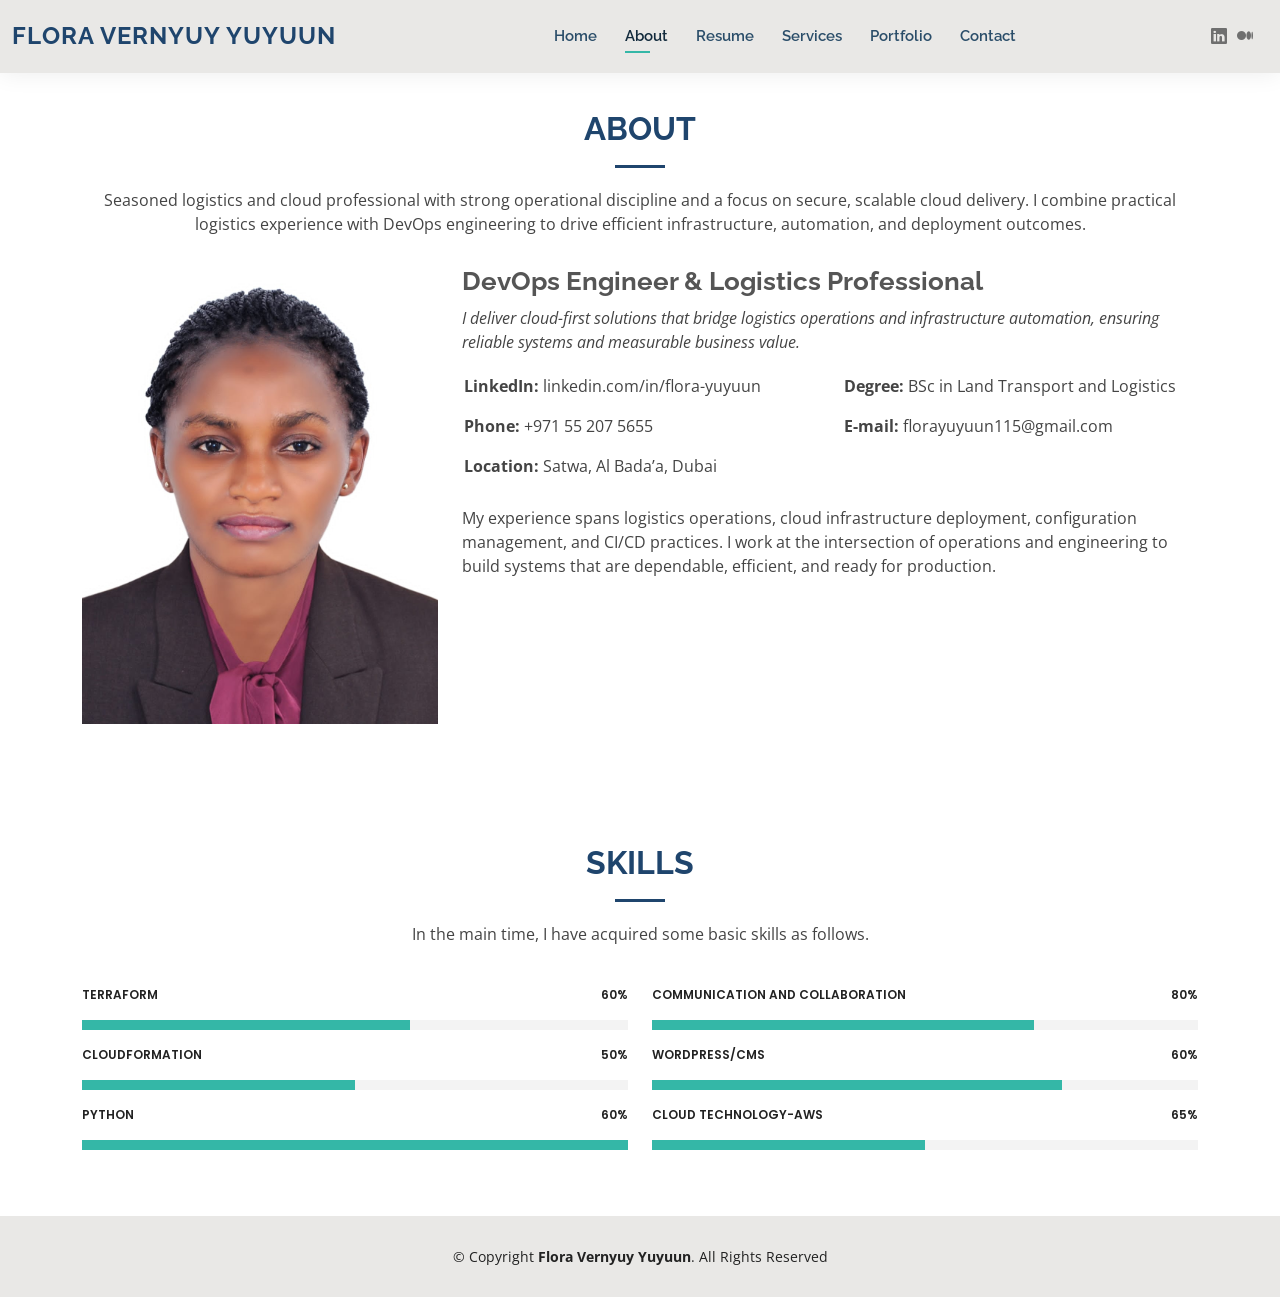
==== commit 7829617a: "Refactor code structure for improved readability and maintainability" ====
--- a/about.html
+++ b/about.html
@@ -90,7 +90,6 @@
             <div class="row">
               <div class="col-lg-6">
                 <ul>
-                  <li><i class="bi bi-rounded-right"></i> <strong>Birthday:</strong> 1 January 1994</li>
                   <li><i class="bi bi-rounded-right"></i> <strong>LinkedIn:</strong> linkedin.com/in/flora-yuyuun</li>
                   <li><i class="bi bi-rounded-right"></i> <strong>Phone:</strong> +971 55 207 5655</li>
                   <li><i class="bi bi-rounded-right"></i> <strong>Location:</strong> Satwa, Al Bada’a, Dubai</li>
@@ -98,7 +97,6 @@
               </div>
               <div class="col-lg-6">
                 <ul>
-                  <li><i class="bi bi-rounded-right"></i> <strong>Age:</strong> 30</li>
                   <li><i class="bi bi-rounded-right"></i> <strong>Degree:</strong> BSc in Land Transport and Logistics</li>
                   <li><i class="bi bi-rounded-right"></i> <strong>E-mail:</strong> florayuyuun115@gmail.com</li>
                 </ul>
--- a/assets/css/style.css
+++ b/assets/css/style.css
@@ -421,10 +421,9 @@
 --------------------------------------------------------------*/
 #hero {
   position: relative;
-  width: 100%;
-  height: 100vh;
-  background: url("../img/yuyuun-hero-bg.jpg") top right;
-  background-size: cover;
+  min-height: 88vh;
+  padding: 80px 0 40px;
+  background: url("../img/yuyuun-hero-bg.jpg") center center / cover no-repeat;
   display: flex;
   align-items: center;
 }
@@ -433,112 +432,207 @@
   content: "";
   position: absolute;
   inset: 0;
-  background: rgba(6, 34, 74, 0.45);
+  background: linear-gradient(180deg, rgba(9, 38, 80, 0.82), rgba(12, 48, 90, 0.82));
   z-index: 1;
 }
 
-#hero .container {
-  display: flex;
-  flex-direction: column;
-  justify-content: center;
-  align-items: center;
-  min-height: calc(100vh - 90px);
+.hero-grid {
   position: relative;
   z-index: 2;
-  text-align: center;
+  display: grid;
+  grid-template-columns: 1fr;
   width: 100%;
-  max-width: 980px;
-  padding: 20px 15px;
-}
-
-@media (max-width: 992px) {
-  #hero .container {
-    min-height: calc(100vh - 80px);
-    padding: 20px 15px;
-  }
-}
-
-#hero h1 {
-  margin: 0;
-  font-size: 48px;
-  font-weight: 900;
-  line-height: 56px;
+  padding: 0 15px;
+}
+
+.hero-copy {
+  max-width: 620px;
+}
+
+.hero-copy .eyebrow {
+  color: #9fcde9;
+  text-transform: uppercase;
+  letter-spacing: 0.14em;
+  font-size: 0.85rem;
+  margin-bottom: 16px;
+}
+
+.hero-copy h1 {
   color: #ffffff;
-  text-shadow: 0 12px 28px rgba(1, 20, 37, 0.42);
-}
-
-#hero h2 {
-  color: #e8f3ff;
-  margin: 18px auto 0;
-  max-width: 760px;
-  font-size: 24px;
-  font-weight: 700;
-  text-shadow: 0 10px 20px rgba(1, 20, 37, 0.22);
-}
-
-#hero .hero-subtitle {
-  margin-top: 20px;
-  max-width: 700px;
-  text-align: center;
-  color: #dbe9fb;
-  font-size: 18px;
-  line-height: 1.85;
-  text-shadow: 0 8px 18px rgba(1, 20, 37, 0.20);
-}
-
-#hero .hero-buttons {
-  margin-top: 32px;
-}
-
-#hero .hero-buttons {
-  margin-top: 30px;
-}
-
-#hero .btn-about {
-  font-family: "Raleway", sans-serif;
-  text-transform: uppercase;
+  font-size: clamp(3rem, 4.4vw, 4.8rem);
+  line-height: 1.02;
+  margin-bottom: 18px;
+  letter-spacing: -0.04em;
+}
+
+.hero-role {
+  color: #d9e8ff;
+  font-size: 1.25rem;
+  font-weight: 500;
+  margin-bottom: 24px;
+}
+
+.hero-intro {
+  color: #dbeafb;
+  font-size: 1.05rem;
+  line-height: 1.9;
+  margin-bottom: 32px;
+  max-width: 560px;
+}
+
+.hero-actions {
+  display: flex;
+  flex-wrap: wrap;
+  gap: 14px;
+  margin-bottom: 32px;
+}
+
+.btn-about,
+.btn-secondary {
+  display: inline-flex;
+  align-items: center;
+  justify-content: center;
+  padding: 14px 30px;
+  border-radius: 999px;
+  font-size: 0.95rem;
   font-weight: 600;
-  font-size: 12px;
-  letter-spacing: 1px;
-  display: inline-block;
-  padding: 12px 40px;
-  border-radius: 50px;
-  transition: 0.5s;
-  margin-top: 30px;
+  transition: transform 0.24s ease, background 0.24s ease, box-shadow 0.24s ease;
+}
+
+.btn-about {
+  background: #1f4f86;
+  color: #fff;
+}
+
+.btn-about:hover {
+  background: #14365a;
+  transform: translateY(-1px);
+}
+
+.btn-secondary {
+  background: rgba(255,255,255,0.16);
+  color: #eef7ff;
+  border: 1px solid rgba(255,255,255,0.18);
+}
+
+.btn-secondary:hover {
+  background: rgba(255,255,255,0.28);
+  transform: translateY(-1px);
+}
+
+.hero-metrics {
+  display: flex;
+  flex-wrap: wrap;
+  gap: 1.8rem;
+}
+
+.metric {
+  min-width: 120px;
+}
+
+.metric strong {
+  display: block;
+  font-size: 1.45rem;
   color: #ffffff;
-  background: rgba(33, 77, 124, 0.95);
-  box-shadow: 0 10px 30px rgba(17, 45, 78, 0.18);
-}
-
-#hero .btn-about:hover {
-  background: #122a3c;
-}
-
-@media (min-width: 1024px) {
+  margin-bottom: 6px;
+}
+
+.metric span {
+  color: #cfdff4;
+  font-size: 0.95rem;
+}
+
+.hero-visual {
+  width: 100%;
+  min-height: 520px;
+  background-image: url("../img/flo-hero-bg.jpg");
+  background-size: cover;
+  background-position: center;
+  border-radius: 28px;
+  box-shadow: 0 35px 80px rgba(7, 23, 62, 0.34);
+}
+
+.hero-portrait {
+  position: absolute;
+  top: 50%;
+  right: 24px;
+  transform: translateY(-50%);
+  width: 260px;
+  height: 360px;
+  border-radius: 24px;
+  overflow: hidden;
+  box-shadow: 0 24px 60px rgba(0, 0, 0, 0.22);
+  background: rgba(255, 255, 255, 0.10);
+  z-index: 0;
+  opacity: 0.72;
+}
+
+.hero-portrait img {
+  width: 100%;
+  height: 100%;
+  object-fit: contain;
+  object-position: top center;
+  display: block;
+}
+
+.quick-intro {
+  padding: 50px 0 70px;
+  background: #f6f9ff;
+}
+
+.quick-intro h2 {
+  color: #102c4f;
+  font-size: clamp(2rem, 2.5vw, 2.6rem);
+  margin-bottom: 16px;
+}
+
+.quick-intro p {
+  color: #546a83;
+  font-size: 1.05rem;
+  line-height: 1.9;
+}
+
+@media (max-width: 1200px) {
+  .hero-grid {
+    grid-template-columns: 1fr;
+  }
+
+  .hero-visual {
+    min-height: 420px;
+  }
+}
+
+@media (max-width: 768px) {
   #hero {
-    background-attachment: fixed;
-  }
-}
-
-@media (max-width: 992px) {
-  #hero:before {
-    content: "";
-    background: rgba(255, 255, 255, 0.8);
-    position: absolute;
-    bottom: 0;
-    top: 0;
-    left: 0;
-    right: 0;
-  }
-
-  #hero h1 {
-    font-size: 28px;
-    line-height: 36px;
-  }
-
-  #hero h2 {
-    font-size: 18px;
-    line-height: 24px;
+    min-height: auto;
+    padding: 60px 0 40px;
+  }
+
+  .hero-copy h1 {
+    font-size: 3rem;
+  }
+
+  .hero-visual {
+    min-height: 320px;
+  }
+}
+
+@media (max-width: 576px) {
+  .hero-actions {
+    flex-direction: column;
+    align-items: stretch;
+  }
+
+  .hero-actions a {
+    width: 100%;
+  }
+
+  .hero-metrics {
+    justify-content: space-between;
+  }
+
+  .hero-visual {
+    display: none;
   }
 }
 
@@ -1326,4 +1420,83 @@
 
 #footer .credits a {
   color: #34b7a7;
+}
+
+/* New landing hero styles */
+.landing-hero {
+  padding: 80px 0 40px;
+  background: url("../img/yuyuun-hero-bg.jpg") center right / cover no-repeat;
+  position: relative;
+  color: #fff;
+}
+
+.landing-hero::before {
+  content: "";
+  position: absolute;
+  inset: 0;
+  background: rgba(6, 34, 74, 0.45);
+  z-index: 0;
+}
+
+.landing-hero .hero-left,
+.landing-hero .hero-right {
+  position: relative;
+  z-index: 2;
+}
+
+.landing-hero .eyebrow {
+  color: #bfdff8;
+  font-weight: 600;
+  margin-bottom: 10px;
+}
+
+.landing-hero h1 {
+  color: #ffffff;
+  font-size: 44px;
+  font-weight: 800;
+  margin-bottom: 8px;
+}
+
+.landing-hero .lead {
+  color: #e6f3ff;
+  font-size: 18px;
+  margin-bottom: 18px;
+}
+
+.landing-hero .intro {
+  color: #dfeafb;
+  max-width: 680px;
+}
+
+.hero-ctas a { margin-right: 12px; }
+.btn-secondary {
+  display: inline-block;
+  padding: 10px 24px;
+  border-radius: 40px;
+  background: rgba(255,255,255,0.15);
+  color: #fff;
+  border: 1px solid rgba(255,255,255,0.08);
+}
+.btn-secondary:hover { background: rgba(255,255,255,0.22); }
+
+.hero-stats li { color: #dfeafb; margin-right: 22px; }
+
+.hero-right .hero-image {
+  width: 100%;
+  height: 420px;
+  background-image: url("../img/flo-hero-bg.jpg");
+  background-size: cover;
+  background-position: center;
+  border-radius: 12px;
+  box-shadow: 0 20px 50px rgba(4,18,41,0.35);
+}
+
+.quick-intro { padding: 40px 0; background: #f8fbff; }
+.quick-intro h2 { color: #1f456d; }
+.quick-intro p { color: #536b82; }
+
+@media (max-width: 991px) {
+  .landing-hero { padding: 60px 0 30px; }
+  .landing-hero h1 { font-size: 36px; }
+  .hero-right .hero-image { height: 300px; }
 }
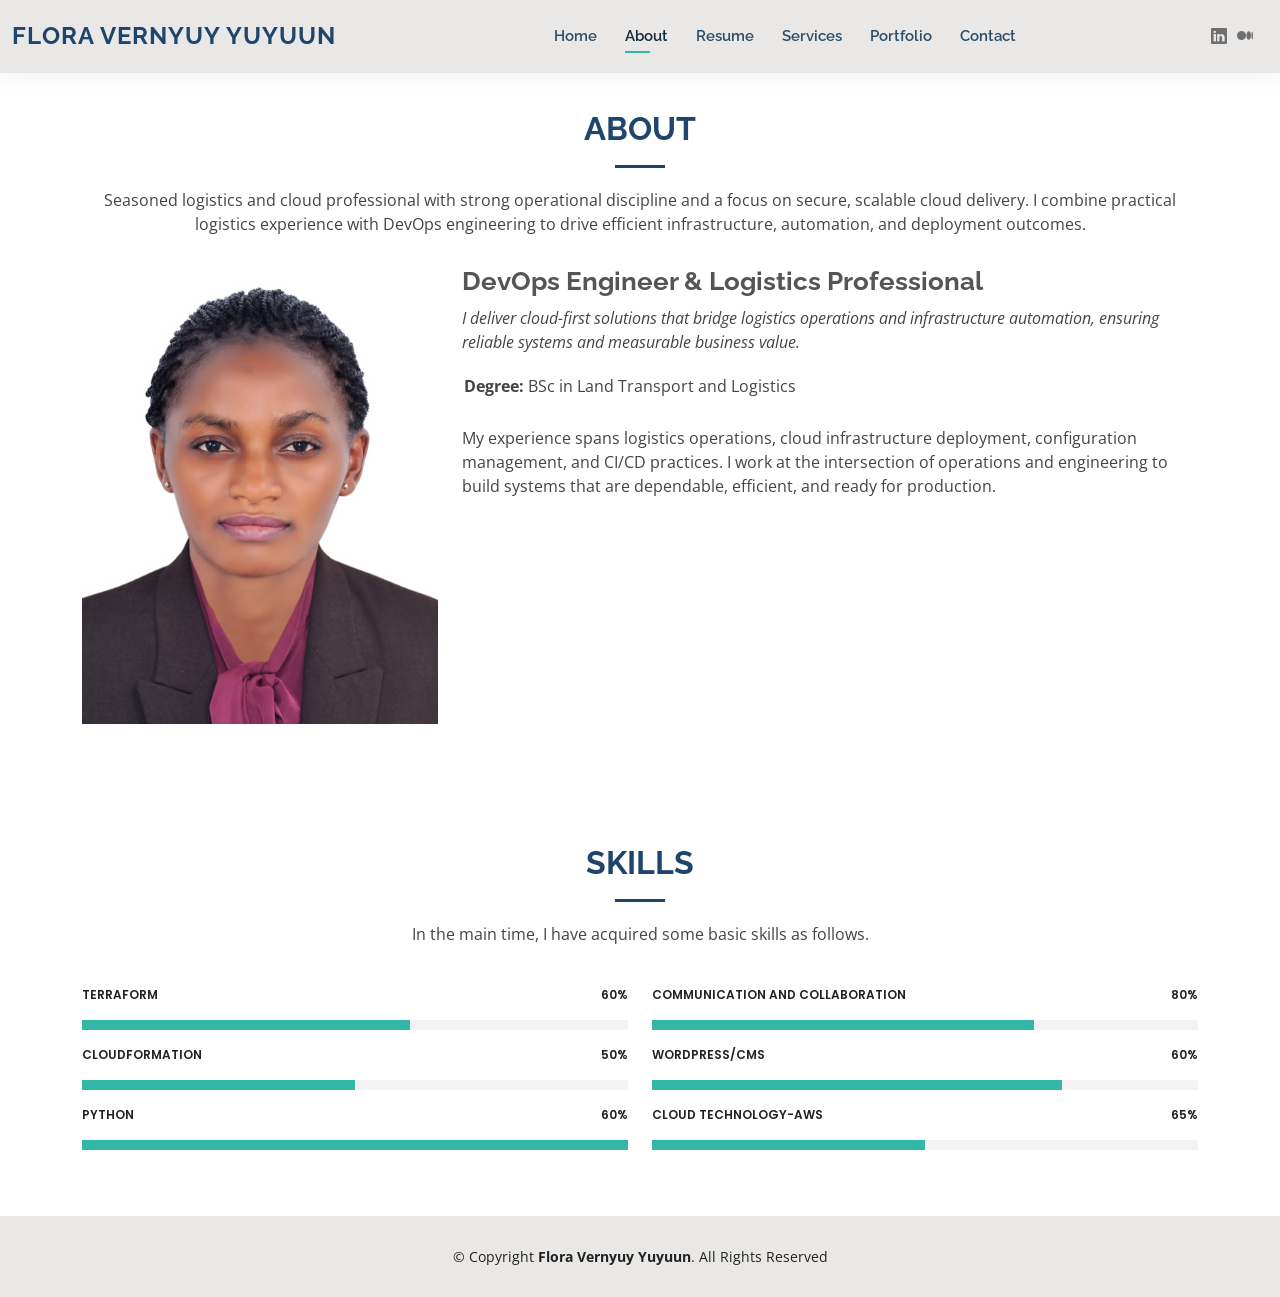
==== commit 4bf5e6c8: "Remove LinkedIn reference and streamline contact information in the About section" ====
--- a/about.html
+++ b/about.html
@@ -90,15 +90,7 @@
             <div class="row">
               <div class="col-lg-6">
                 <ul>
-                  <li><i class="bi bi-rounded-right"></i> <strong>LinkedIn:</strong> linkedin.com/in/flora-yuyuun</li>
-                  <li><i class="bi bi-rounded-right"></i> <strong>Phone:</strong> +971 55 207 5655</li>
-                  <li><i class="bi bi-rounded-right"></i> <strong>Location:</strong> Satwa, Al Bada’a, Dubai</li>
-                </ul>
-              </div>
-              <div class="col-lg-6">
-                <ul>
                   <li><i class="bi bi-rounded-right"></i> <strong>Degree:</strong> BSc in Land Transport and Logistics</li>
-                  <li><i class="bi bi-rounded-right"></i> <strong>E-mail:</strong> florayuyuun115@gmail.com</li>
                 </ul>
               </div>
             </div>
